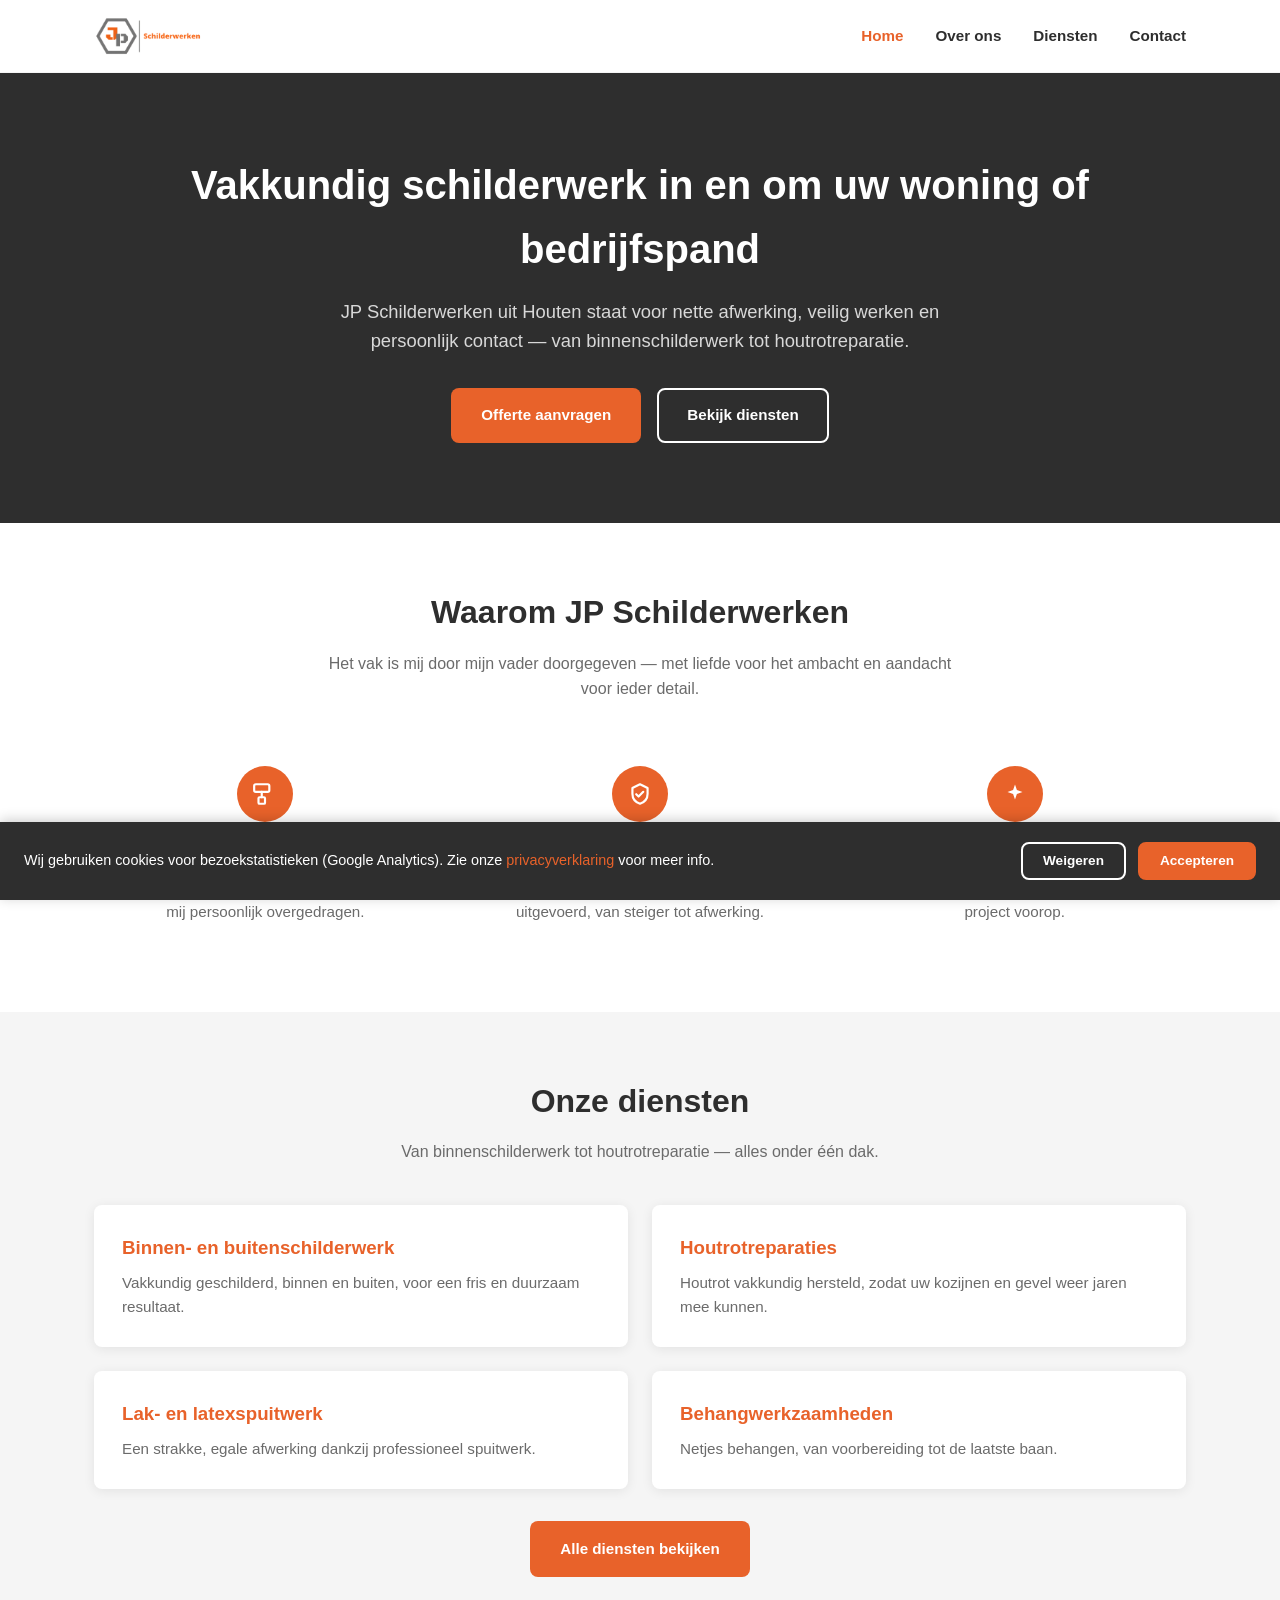
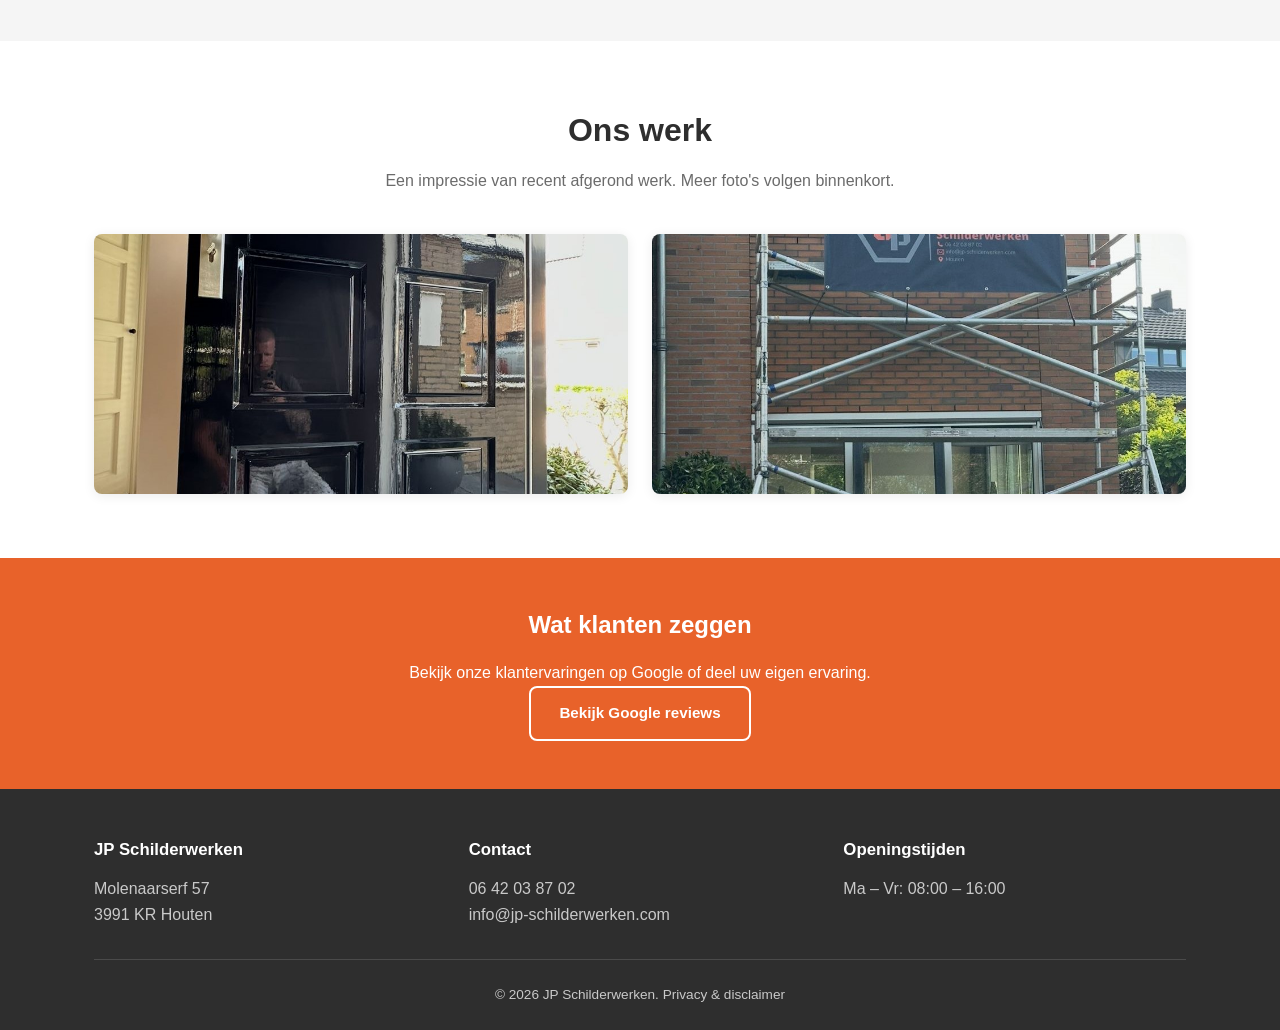
==== index.html @ 78656c9a "Address final review findings: aria-hidden on decorative icons, dedupe CSS Final whole-branch review" ====
<!DOCTYPE html>
<html lang="nl">
<head>
  <meta charset="UTF-8">
  <meta name="viewport" content="width=device-width, initial-scale=1.0">
  <title>JP Schilderwerken | Schilderwerk in en om uw woning of bedrijfspand</title>
  <meta name="description" content="JP Schilderwerken uit Houten: binnen- en buitenschilderwerk, houtrotreparaties, lak- en latexspuitwerk en behangwerkzaamheden. Vraag vrijblijvend een offerte aan.">
  <link rel="stylesheet" href="css/styles.css">
  <link rel="icon" type="image/png" href="assets/images/favicon.png">
</head>
<body>
  <header class="site-header">
    <div class="container">
      <a href="index.html" class="logo-link">
        <img src="assets/images/logo.png" alt="JP Schilderwerken logo">
      </a>
      <button class="nav-toggle" id="nav-toggle" aria-label="Menu openen" aria-expanded="false">&#9776;</button>
      <ul class="nav" id="nav">
        <li><a href="index.html" aria-current="page">Home</a></li>
        <li><a href="over-ons.html">Over ons</a></li>
        <li><a href="diensten.html">Diensten</a></li>
        <li><a href="contact.html">Contact</a></li>
      </ul>
    </div>
  </header>

  <section class="hero">
    <div class="container">
      <h1>Vakkundig schilderwerk in en om uw woning of bedrijfspand</h1>
      <p>JP Schilderwerken uit Houten staat voor nette afwerking, veilig werken en persoonlijk contact &mdash; van binnenschilderwerk tot houtrotreparatie.</p>
      <div class="hero-actions">
        <a href="contact.html" class="btn btn-primary">Offerte aanvragen</a>
        <a href="diensten.html" class="btn btn-outline">Bekijk diensten</a>
      </div>
    </div>
  </section>

  <section class="section">
    <div class="container">
      <h2>Waarom JP Schilderwerken</h2>
      <p class="section-intro">Het vak is mij door mijn vader doorgegeven &mdash; met liefde voor het ambacht en aandacht voor ieder detail.</p>
      <div class="usp-grid">
        <div class="usp-card">
          <div class="usp-icon"><svg width="26" height="26" viewBox="0 0 24 24" fill="none" stroke="white" stroke-width="2" stroke-linecap="round" stroke-linejoin="round" aria-hidden="true"><rect x="2" y="3" width="14" height="7" rx="1.5"/><line x1="9" y1="10" x2="9" y2="15"/><rect x="6" y="15" width="6" height="6" rx="1"/></svg></div>
          <h3>Vakmanschap van vader op zoon</h3>
          <p>Het schildersvak, inclusief alle finesses, is mij persoonlijk overgedragen.</p>
        </div>
        <div class="usp-card">
          <div class="usp-icon"><svg width="26" height="26" viewBox="0 0 24 24" fill="none" stroke="white" stroke-width="2" stroke-linecap="round" stroke-linejoin="round" aria-hidden="true"><path d="M12 3l7 3.5v5.2c0 4.4-3 7.9-7 9.3-4-1.4-7-4.9-7-9.3V6.5L12 3z"/><path d="M8.5 12.2l2.2 2.2 4.3-4.4"/></svg></div>
          <h3>Veilig werken</h3>
          <p>Elk project wordt veilig en zorgvuldig uitgevoerd, van steiger tot afwerking.</p>
        </div>
        <div class="usp-card">
          <div class="usp-icon"><svg width="24" height="24" viewBox="0 0 24 24" fill="white" aria-hidden="true"><path d="M12 2.5l1.9 5.6 5.6 1.9-5.6 1.9L12 17.5l-1.9-5.6-5.6-1.9 5.6-1.9L12 2.5z"/></svg></div>
          <h3>Nette afwerking</h3>
          <p>Een strak en net eindresultaat staat bij elk project voorop.</p>
        </div>
      </div>
    </div>
  </section>

  <section class="section section-alt">
    <div class="container">
      <h2>Onze diensten</h2>
      <p class="section-intro">Van binnenschilderwerk tot houtrotreparatie &mdash; alles onder één dak.</p>
      <div class="card-grid">
        <div class="card">
          <h3>Binnen- en buitenschilderwerk</h3>
          <p>Vakkundig geschilderd, binnen en buiten, voor een fris en duurzaam resultaat.</p>
        </div>
        <div class="card">
          <h3>Houtrotreparaties</h3>
          <p>Houtrot vakkundig hersteld, zodat uw kozijnen en gevel weer jaren mee kunnen.</p>
        </div>
        <div class="card">
          <h3>Lak- en latexspuitwerk</h3>
          <p>Een strakke, egale afwerking dankzij professioneel spuitwerk.</p>
        </div>
        <div class="card">
          <h3>Behangwerkzaamheden</h3>
          <p>Netjes behangen, van voorbereiding tot de laatste baan.</p>
        </div>
      </div>
      <div style="text-align:center; margin-top:2rem;">
        <a href="diensten.html" class="btn btn-primary">Alle diensten bekijken</a>
      </div>
    </div>
  </section>

  <section class="section">
    <div class="container">
      <h2>Ons werk</h2>
      <p class="section-intro">Een impressie van recent afgerond werk. Meer foto's volgen binnenkort.</p>
      <div class="card-grid">
        <img src="assets/images/werk-deur.jpg" alt="Glanzend zwart geschilderde voordeur, afgerond project JP Schilderwerken" class="work-photo">
        <img src="assets/images/werk-spandoek.jpg" alt="JP Schilderwerken aan het werk op de steiger" class="work-photo">
      </div>
    </div>
  </section>

  <section class="review-cta">
    <div class="container">
      <h2>Wat klanten zeggen</h2>
      <p>Bekijk onze klantervaringen op Google of deel uw eigen ervaring.</p>
      <a href="https://g.page/r/Cd4bdeo8upZgEBM/review" class="btn btn-outline" target="_blank" rel="noopener">Bekijk Google reviews</a>
    </div>
  </section>

  <footer class="footer">
    <div class="container">
      <div class="footer-grid">
        <div>
          <h3>JP Schilderwerken</h3>
          <p>Molenaarserf 57<br>3991 KR Houten</p>
        </div>
        <div>
          <h3>Contact</h3>
          <p><a href="tel:+31642038702">06 42 03 87 02</a><br>
          <a href="mailto:info@jp-schilderwerken.com">info@jp-schilderwerken.com</a></p>
        </div>
        <div>
          <h3>Openingstijden</h3>
          <p>Ma &ndash; Vr: 08:00 &ndash; 16:00</p>
        </div>
      </div>
      <div class="footer-bottom">
        &copy; 2026 JP Schilderwerken. <a href="privacy.html">Privacy &amp; disclaimer</a>
      </div>
    </div>
  </footer>

  <div class="cookie-banner hidden" id="cookie-banner">
    <p>Wij gebruiken cookies voor bezoekstatistieken (Google Analytics). Zie onze <a href="privacy.html">privacyverklaring</a> voor meer info.</p>
    <div class="cookie-actions">
      <button id="cookie-decline">Weigeren</button>
      <button id="cookie-accept">Accepteren</button>
    </div>
  </div>

  <script src="js/main.js"></script>
</body>
</html>
---- css/styles.css ----
:root {
  --color-primary: #E8622A;
  --color-primary-dark: #C94E1D;
  --color-dark: #2E2E2E;
  --color-gray: #6B6B6B;
  --color-light-gray: #F5F5F5;
  --color-white: #FFFFFF;
  --font-family: -apple-system, BlinkMacSystemFont, "Segoe UI", Roboto, Helvetica, Arial, sans-serif;
  --container-width: 1140px;
  --radius: 8px;
  --shadow: 0 2px 12px rgba(0, 0, 0, 0.08);
}

* {
  box-sizing: border-box;
  margin: 0;
  padding: 0;
}

body {
  font-family: var(--font-family);
  color: var(--color-dark);
  line-height: 1.6;
  background: var(--color-white);
}

img {
  max-width: 100%;
  display: block;
}

a {
  color: var(--color-primary);
  text-decoration: none;
}

a:hover {
  text-decoration: underline;
}

.container {
  max-width: var(--container-width);
  margin: 0 auto;
  padding: 0 1.5rem;
}

/* Header / nav */
.site-header {
  background: var(--color-white);
  border-bottom: 1px solid var(--color-light-gray);
  position: sticky;
  top: 0;
  z-index: 100;
}

.site-header .container {
  display: flex;
  align-items: center;
  justify-content: space-between;
  height: 72px;
}

.logo-link {
  display: flex;
  align-items: center;
  gap: 0.5rem;
}

.logo-link img {
  height: 40px;
  width: auto;
}

.logo-link:hover {
  text-decoration: none;
}

.nav {
  display: flex;
  gap: 2rem;
  list-style: none;
}

.nav a {
  color: var(--color-dark);
  font-weight: 600;
  font-size: 0.95rem;
}

.nav a:hover,
.nav a[aria-current="page"] {
  color: var(--color-primary);
  text-decoration: none;
}

.nav-toggle {
  display: none;
  background: none;
  border: none;
  font-size: 1.75rem;
  cursor: pointer;
  color: var(--color-dark);
}

/* Buttons */
.btn {
  display: inline-block;
  padding: 0.85rem 1.75rem;
  border-radius: var(--radius);
  font-weight: 700;
  font-size: 0.95rem;
  cursor: pointer;
  border: 2px solid transparent;
  text-decoration: none !important;
}

.btn-primary {
  background: var(--color-primary);
  color: var(--color-white);
}

.btn-primary:hover {
  background: var(--color-primary-dark);
}

.btn-outline {
  background: transparent;
  border-color: var(--color-white);
  color: var(--color-white);
}

.btn-outline:hover {
  background: var(--color-white);
  color: var(--color-dark);
}

/* Hero */
.hero {
  background: var(--color-dark);
  color: var(--color-white);
  padding: 5rem 0;
  text-align: center;
}

.hero h1 {
  font-size: 2.5rem;
  margin-bottom: 1rem;
}

.hero p {
  font-size: 1.15rem;
  color: #D8D8D8;
  max-width: 640px;
  margin: 0 auto 2rem;
}

.hero-actions {
  display: flex;
  gap: 1rem;
  justify-content: center;
  flex-wrap: wrap;
}

/* Sections */
.section {
  padding: 4rem 0;
}

.section-alt {
  background: var(--color-light-gray);
}

.section h2 {
  font-size: 2rem;
  margin-bottom: 0.75rem;
  text-align: center;
}

.section-intro {
  text-align: center;
  color: var(--color-gray);
  max-width: 640px;
  margin: 0 auto 2.5rem;
}

/* USP grid */
.usp-grid {
  display: grid;
  grid-template-columns: repeat(3, 1fr);
  gap: 2rem;
}

.usp-card {
  text-align: center;
  padding: 1.5rem;
}

.usp-card .usp-icon {
  width: 56px;
  height: 56px;
  border-radius: 50%;
  background: var(--color-primary);
  color: var(--color-white);
  display: flex;
  align-items: center;
  justify-content: center;
  font-size: 1.5rem;
  font-weight: 700;
  margin: 0 auto 1rem;
}

.usp-card h3 {
  margin-bottom: 0.5rem;
  font-size: 1.15rem;
}

.usp-card p {
  color: var(--color-gray);
  font-size: 0.95rem;
}

/* Cards (diensten teaser / diensten page) */
.card-grid {
  display: grid;
  grid-template-columns: repeat(2, 1fr);
  gap: 1.5rem;
}

.card {
  background: var(--color-white);
  border-radius: var(--radius);
  box-shadow: var(--shadow);
  padding: 1.75rem;
}

.card h3 {
  margin-bottom: 0.5rem;
  color: var(--color-primary);
}

.card p {
  color: var(--color-gray);
  font-size: 0.95rem;
}

/* Placeholder photo blocks (real photos pending from client) */
.placeholder-photo {
  background: linear-gradient(135deg, var(--color-light-gray) 0%, #E3E3E3 100%);
  border: 2px dashed #C9C9C9;
  border-radius: var(--radius);
  display: flex;
  align-items: center;
  justify-content: center;
  color: var(--color-gray);
  font-size: 0.9rem;
  font-weight: 600;
  min-height: 260px;
  text-align: center;
  padding: 1rem;
}

.work-photo {
  width: 100%;
  height: 260px;
  object-fit: cover;
  border-radius: var(--radius);
  box-shadow: var(--shadow);
}

/* Review CTA */
.review-cta {
  background: var(--color-primary);
  color: var(--color-white);
  text-align: center;
  padding: 3rem 0;
}

.review-cta h2 {
  margin-bottom: 1rem;
}

/* Footer */
.footer {
  background: var(--color-dark);
  color: #C9C9C9;
  padding: 3rem 0 1.5rem;
}

.footer-grid {
  display: grid;
  grid-template-columns: repeat(3, 1fr);
  gap: 2rem;
  margin-bottom: 2rem;
}

.footer h3 {
  color: var(--color-white);
  font-size: 1.05rem;
  margin-bottom: 0.75rem;
}

.footer a {
  color: #C9C9C9;
}

.footer-bottom {
  border-top: 1px solid #4A4A4A;
  padding-top: 1.5rem;
  text-align: center;
  font-size: 0.85rem;
}

/* Cookie consent banner */
.cookie-banner {
  position: fixed;
  bottom: 0;
  left: 0;
  right: 0;
  background: var(--color-dark);
  color: var(--color-white);
  padding: 1.25rem 1.5rem;
  display: flex;
  flex-wrap: wrap;
  align-items: center;
  justify-content: space-between;
  gap: 1rem;
  z-index: 1000;
  box-shadow: 0 -2px 12px rgba(0, 0, 0, 0.2);
}

.cookie-banner p {
  flex: 1;
  min-width: 240px;
  font-size: 0.9rem;
}

.cookie-banner p a {
  color: var(--color-primary);
}

.cookie-actions {
  display: flex;
  gap: 0.75rem;
}

.cookie-actions button {
  border-radius: var(--radius);
  padding: 0.6rem 1.25rem;
  font-weight: 700;
  font-size: 0.85rem;
  cursor: pointer;
  border: 2px solid var(--color-white);
}

#cookie-accept {
  background: var(--color-primary);
  border-color: var(--color-primary);
  color: var(--color-white);
}

#cookie-decline {
  background: transparent;
  color: var(--color-white);
}

.hidden {
  display: none !important;
}

/* Responsive */
@media (max-width: 800px) {
  .nav {
    position: absolute;
    top: 72px;
    left: 0;
    right: 0;
    background: var(--color-white);
    flex-direction: column;
    gap: 0;
    border-bottom: 1px solid var(--color-light-gray);
    display: none;
  }

  .nav.nav-open {
    display: flex;
  }

  .nav li {
    border-top: 1px solid var(--color-light-gray);
  }

  .nav a {
    display: block;
    padding: 1rem 1.5rem;
  }

  .nav-toggle {
    display: block;
  }

  .usp-grid,
  .card-grid,
  .footer-grid {
    grid-template-columns: 1fr;
  }

  .hero h1 {
    font-size: 1.85rem;
  }
}
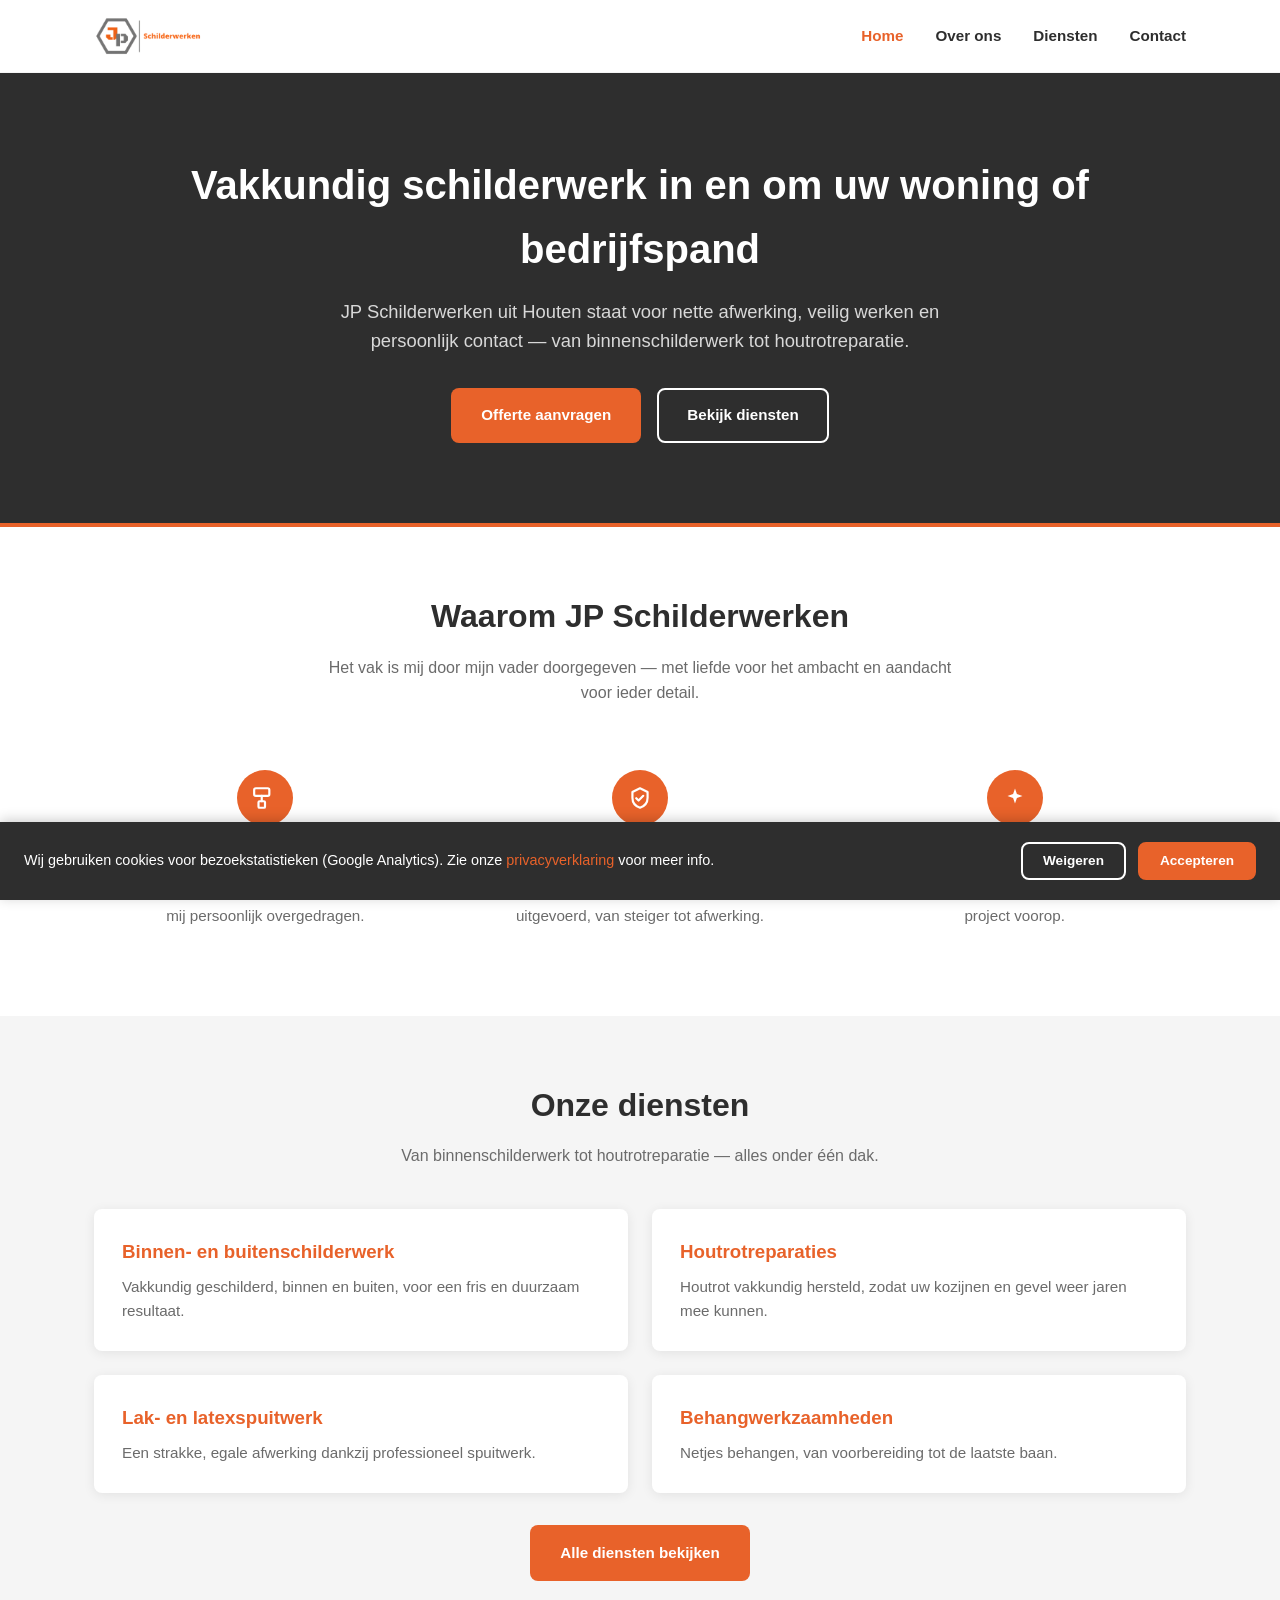
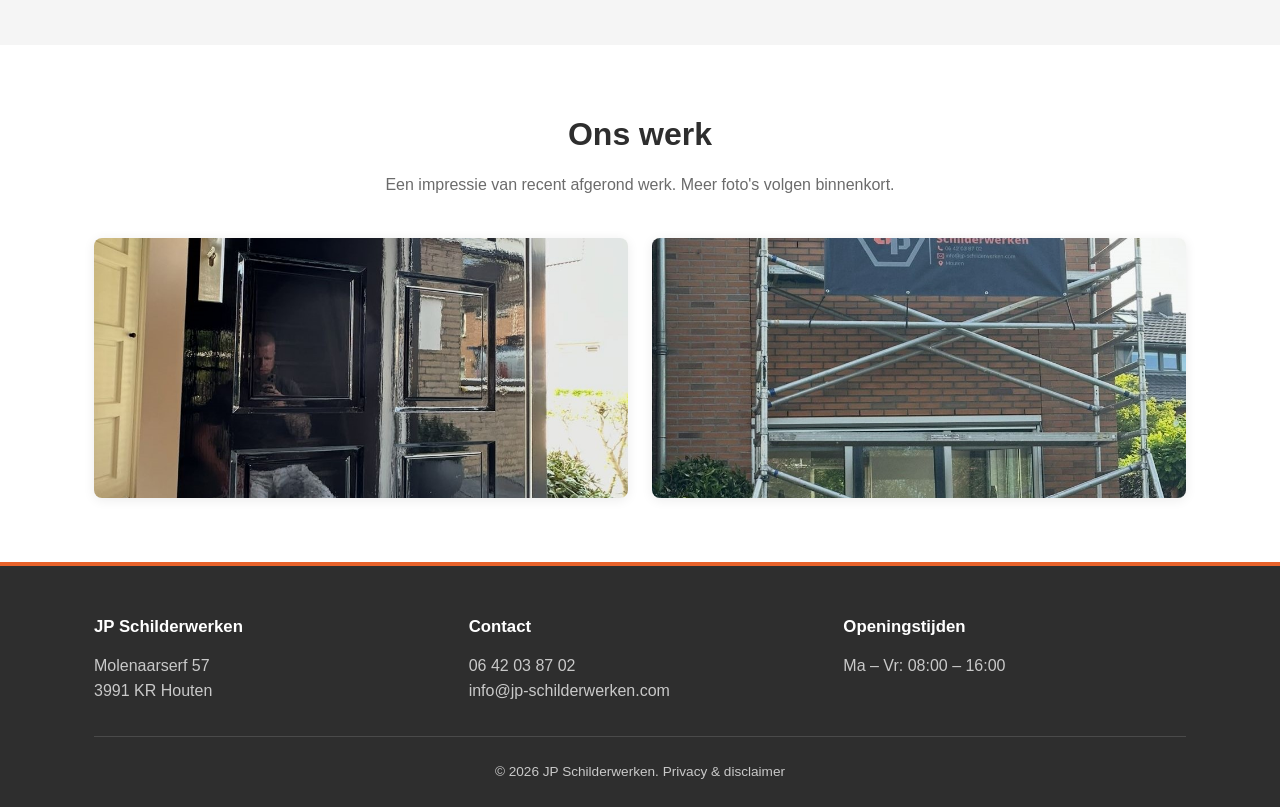
==== commit d7ef1b86: "Reduce heavy dark hero/footer blocks, remove Google review link Client feedback: dark hero bars on e" ====
--- a/index.html
+++ b/index.html
@@ -98,14 +98,6 @@
     </div>
   </section>
 
-  <section class="review-cta">
-    <div class="container">
-      <h2>Wat klanten zeggen</h2>
-      <p>Bekijk onze klantervaringen op Google of deel uw eigen ervaring.</p>
-      <a href="https://g.page/r/Cd4bdeo8upZgEBM/review" class="btn btn-outline" target="_blank" rel="noopener">Bekijk Google reviews</a>
-    </div>
-  </section>
-
   <footer class="footer">
     <div class="container">
       <div class="footer-grid">
--- a/css/styles.css
+++ b/css/styles.css
@@ -140,6 +140,11 @@
   color: var(--color-white);
   padding: 5rem 0;
   text-align: center;
+  border-bottom: 4px solid var(--color-primary);
+}
+
+.hero-compact {
+  padding: 2.75rem 0;
 }
 
 .hero h1 {
@@ -284,6 +289,7 @@
   background: var(--color-dark);
   color: #C9C9C9;
   padding: 3rem 0 1.5rem;
+  border-top: 4px solid var(--color-primary);
 }
 
 .footer-grid {
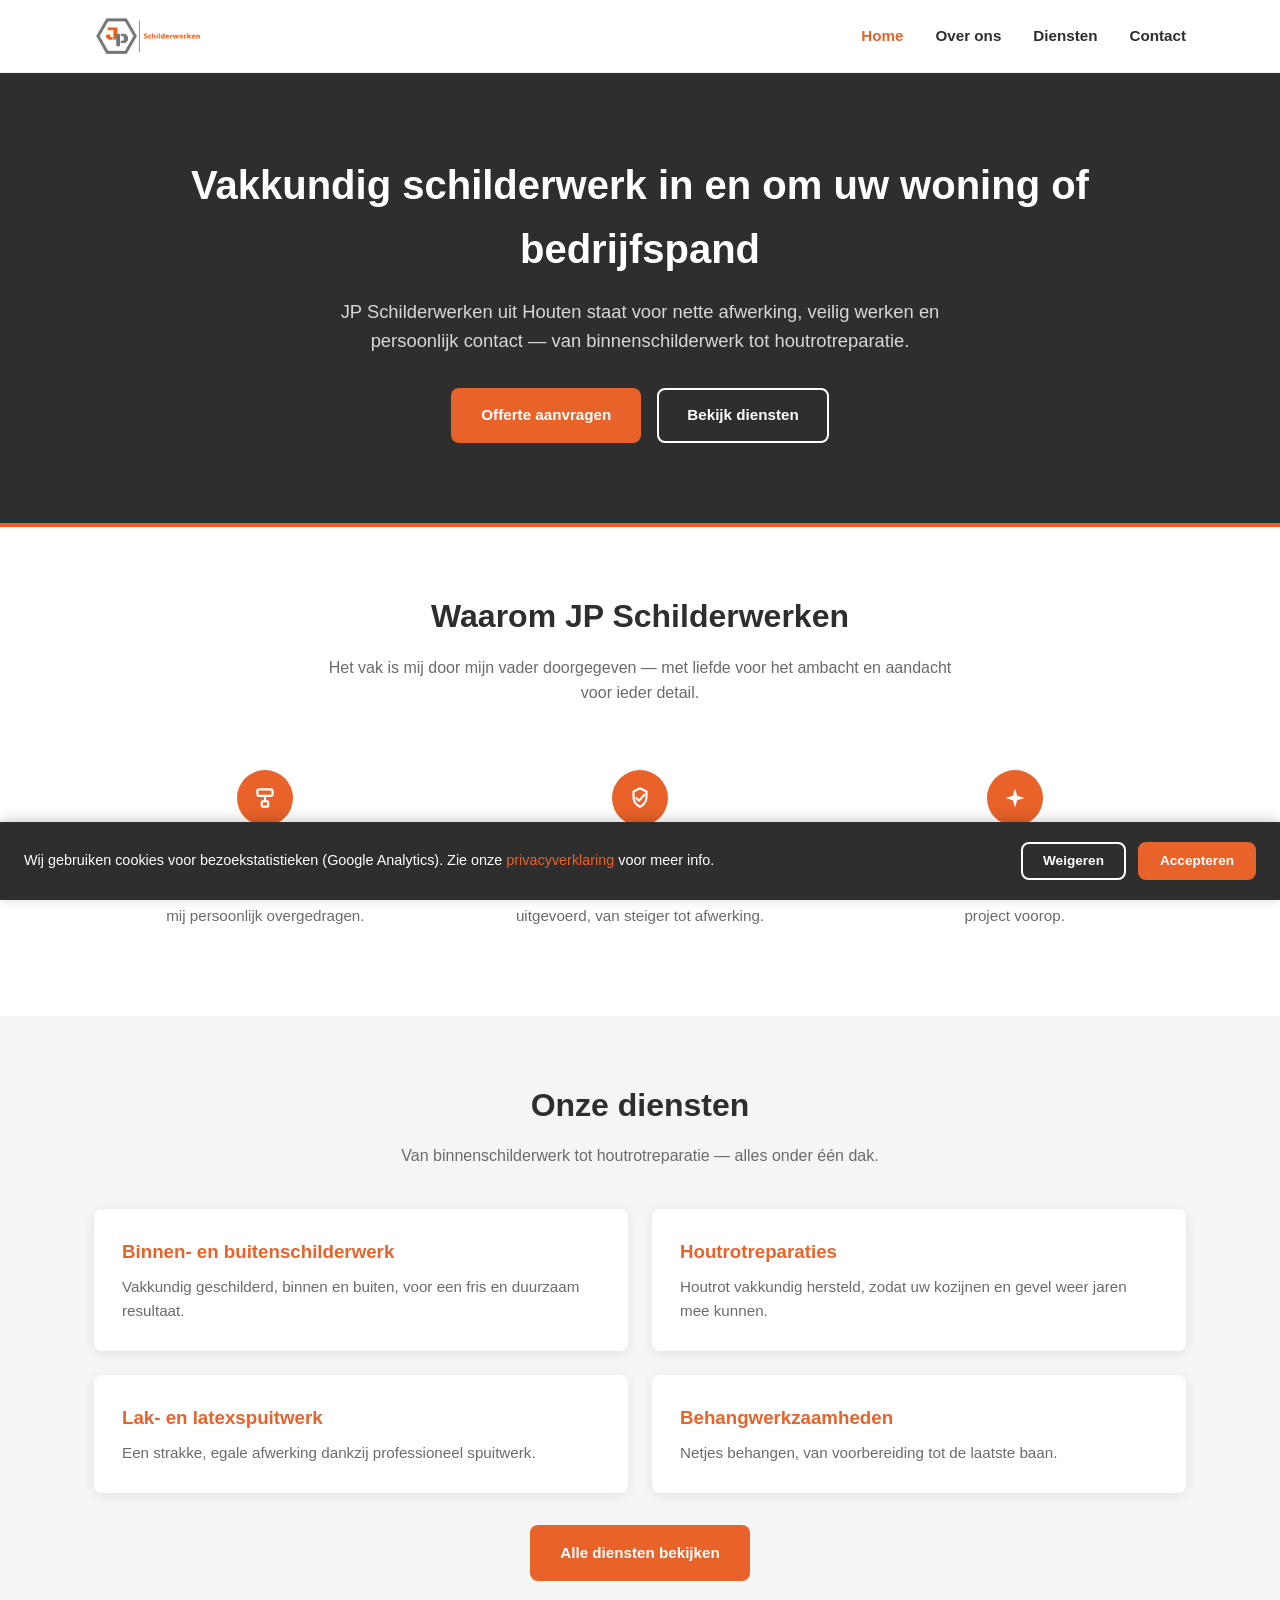
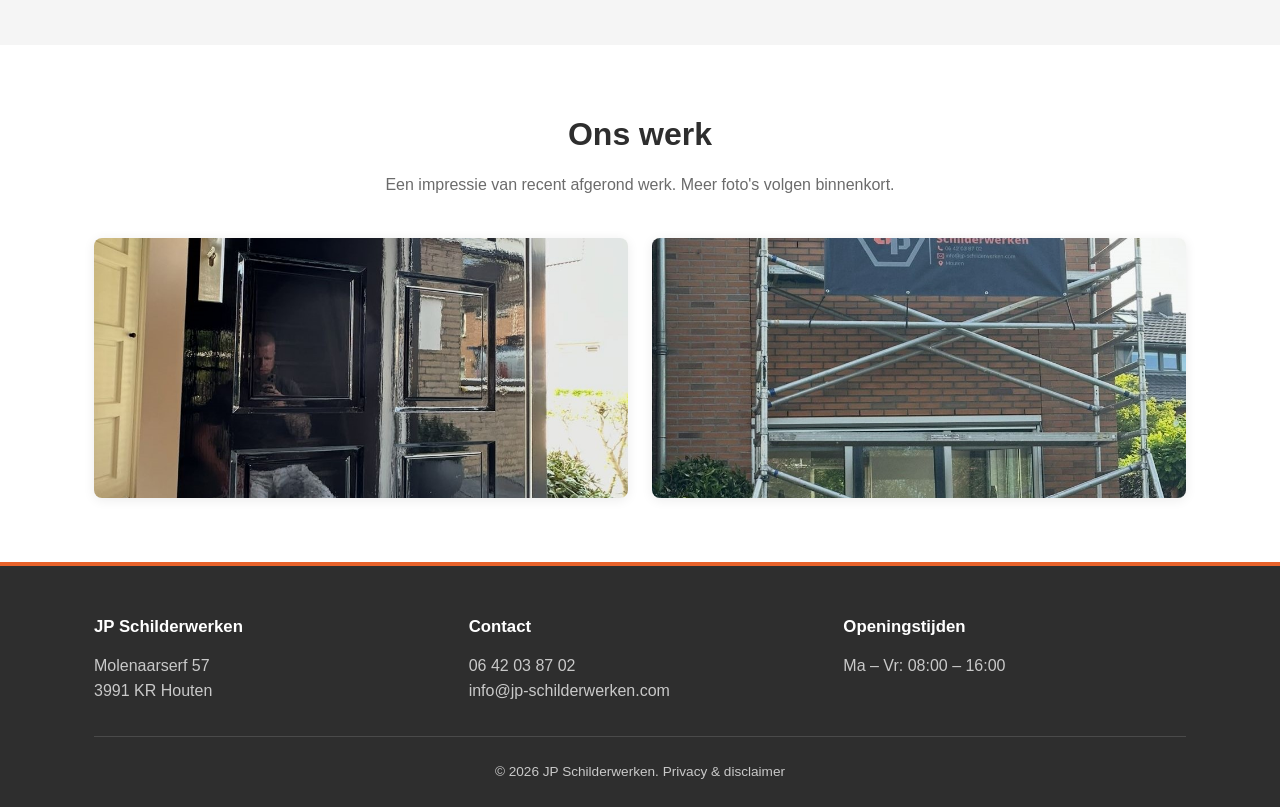
==== commit 478febf8: "Center the USP icon SVGs properly within their circles The paint roller and shield icon paths weren'" ====
--- a/index.html
+++ b/index.html
@@ -41,17 +41,17 @@
       <p class="section-intro">Het vak is mij door mijn vader doorgegeven &mdash; met liefde voor het ambacht en aandacht voor ieder detail.</p>
       <div class="usp-grid">
         <div class="usp-card">
-          <div class="usp-icon"><svg width="26" height="26" viewBox="0 0 24 24" fill="none" stroke="white" stroke-width="2" stroke-linecap="round" stroke-linejoin="round" aria-hidden="true"><rect x="2" y="3" width="14" height="7" rx="1.5"/><line x1="9" y1="10" x2="9" y2="15"/><rect x="6" y="15" width="6" height="6" rx="1"/></svg></div>
+          <div class="usp-icon"><svg width="26" height="26" viewBox="0 0 24 24" fill="none" stroke="white" stroke-width="2" stroke-linecap="round" stroke-linejoin="round" aria-hidden="true"><rect x="5" y="4" width="14" height="6" rx="1.5"/><line x1="12" y1="10" x2="12" y2="15"/><rect x="9" y="15" width="6" height="5" rx="1"/></svg></div>
           <h3>Vakmanschap van vader op zoon</h3>
           <p>Het schildersvak, inclusief alle finesses, is mij persoonlijk overgedragen.</p>
         </div>
         <div class="usp-card">
-          <div class="usp-icon"><svg width="26" height="26" viewBox="0 0 24 24" fill="none" stroke="white" stroke-width="2" stroke-linecap="round" stroke-linejoin="round" aria-hidden="true"><path d="M12 3l7 3.5v5.2c0 4.4-3 7.9-7 9.3-4-1.4-7-4.9-7-9.3V6.5L12 3z"/><path d="M8.5 12.2l2.2 2.2 4.3-4.4"/></svg></div>
+          <div class="usp-icon"><svg width="26" height="26" viewBox="0 0 24 24" fill="none" stroke="white" stroke-width="2" stroke-linecap="round" stroke-linejoin="round" aria-hidden="true"><path d="M12 3l6 3v5c0 4.5-3 7.5-6 9-3-1.5-6-4.5-6-9V6l6-3z"/><path d="M8.5 12l2.5 2.5 5-5.5"/></svg></div>
           <h3>Veilig werken</h3>
           <p>Elk project wordt veilig en zorgvuldig uitgevoerd, van steiger tot afwerking.</p>
         </div>
         <div class="usp-card">
-          <div class="usp-icon"><svg width="24" height="24" viewBox="0 0 24 24" fill="white" aria-hidden="true"><path d="M12 2.5l1.9 5.6 5.6 1.9-5.6 1.9L12 17.5l-1.9-5.6-5.6-1.9 5.6-1.9L12 2.5z"/></svg></div>
+          <div class="usp-icon"><svg width="24" height="24" viewBox="0 0 24 24" fill="white" aria-hidden="true"><path d="M12 2.5l2.2 7.3 7.3 2.2-7.3 2.2L12 21.5l-2.2-7.3-7.3-2.2 7.3-2.2L12 2.5z"/></svg></div>
           <h3>Nette afwerking</h3>
           <p>Een strak en net eindresultaat staat bij elk project voorop.</p>
         </div>
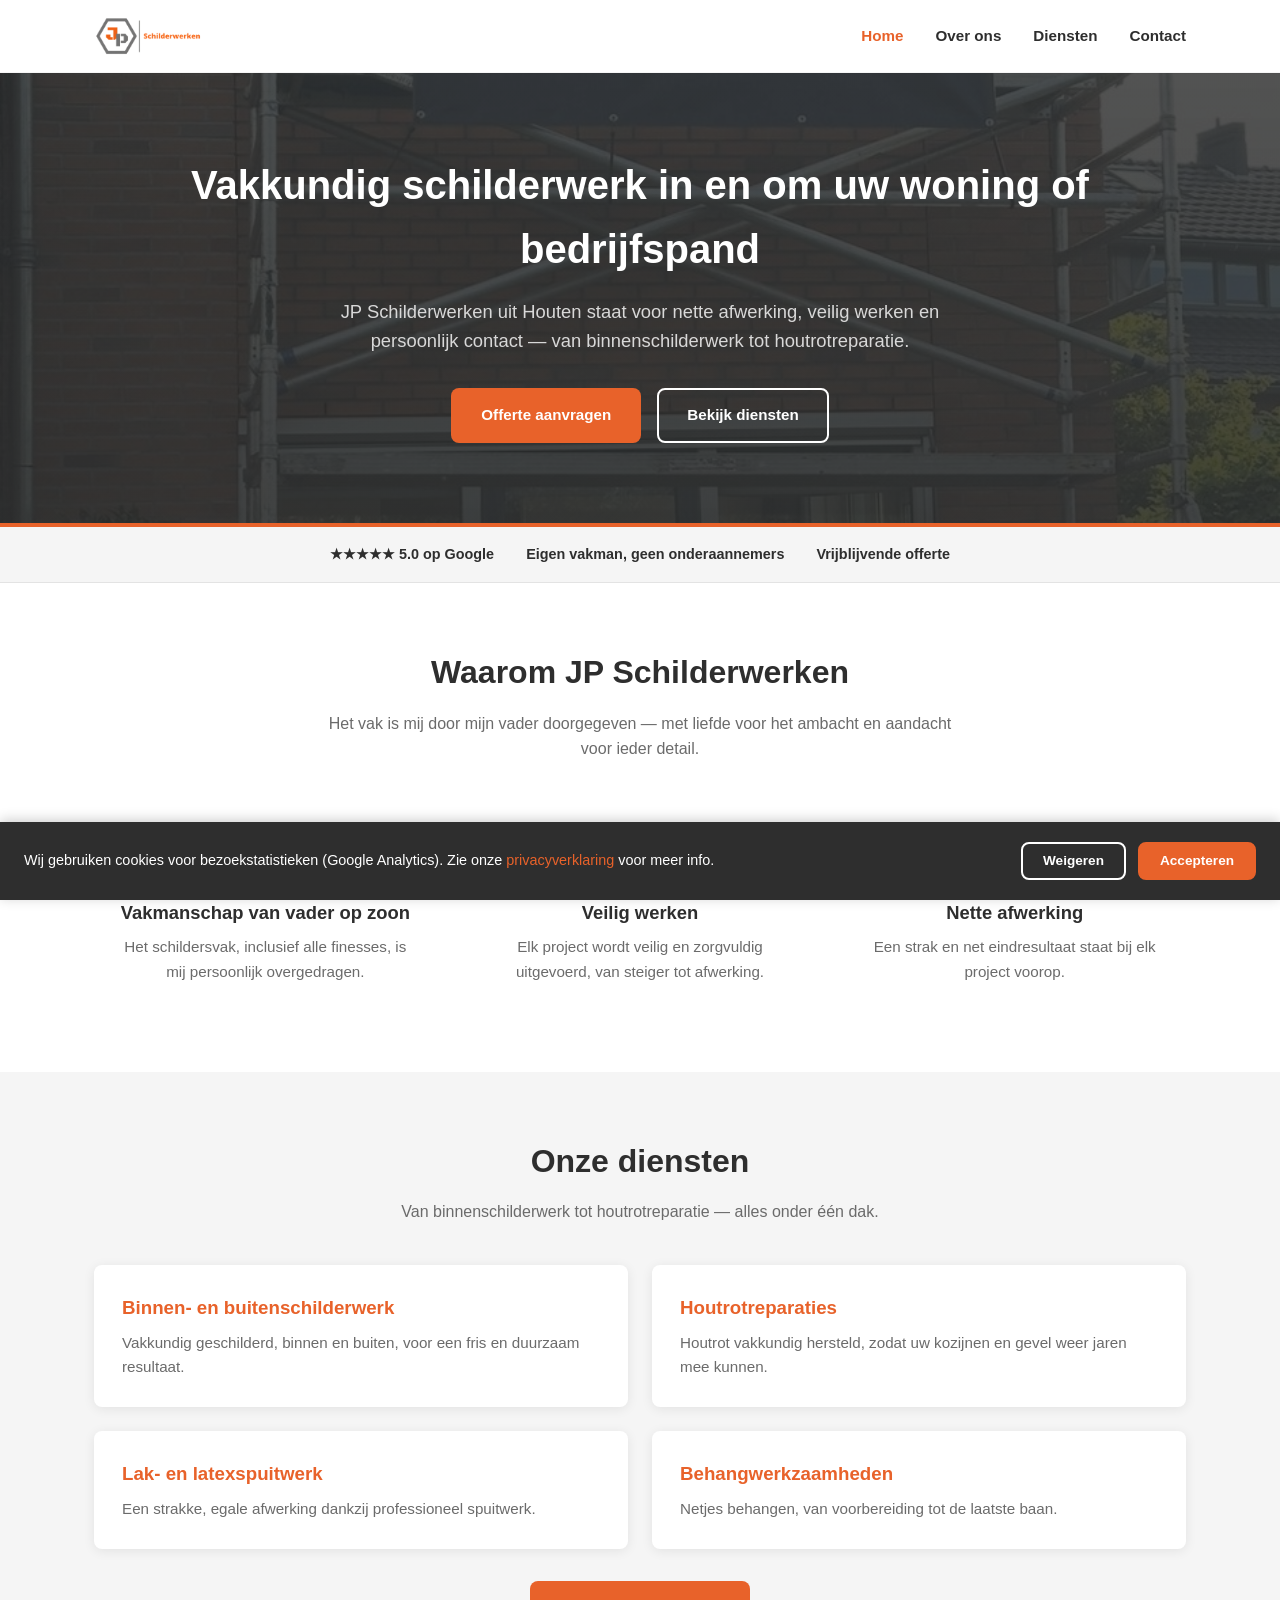
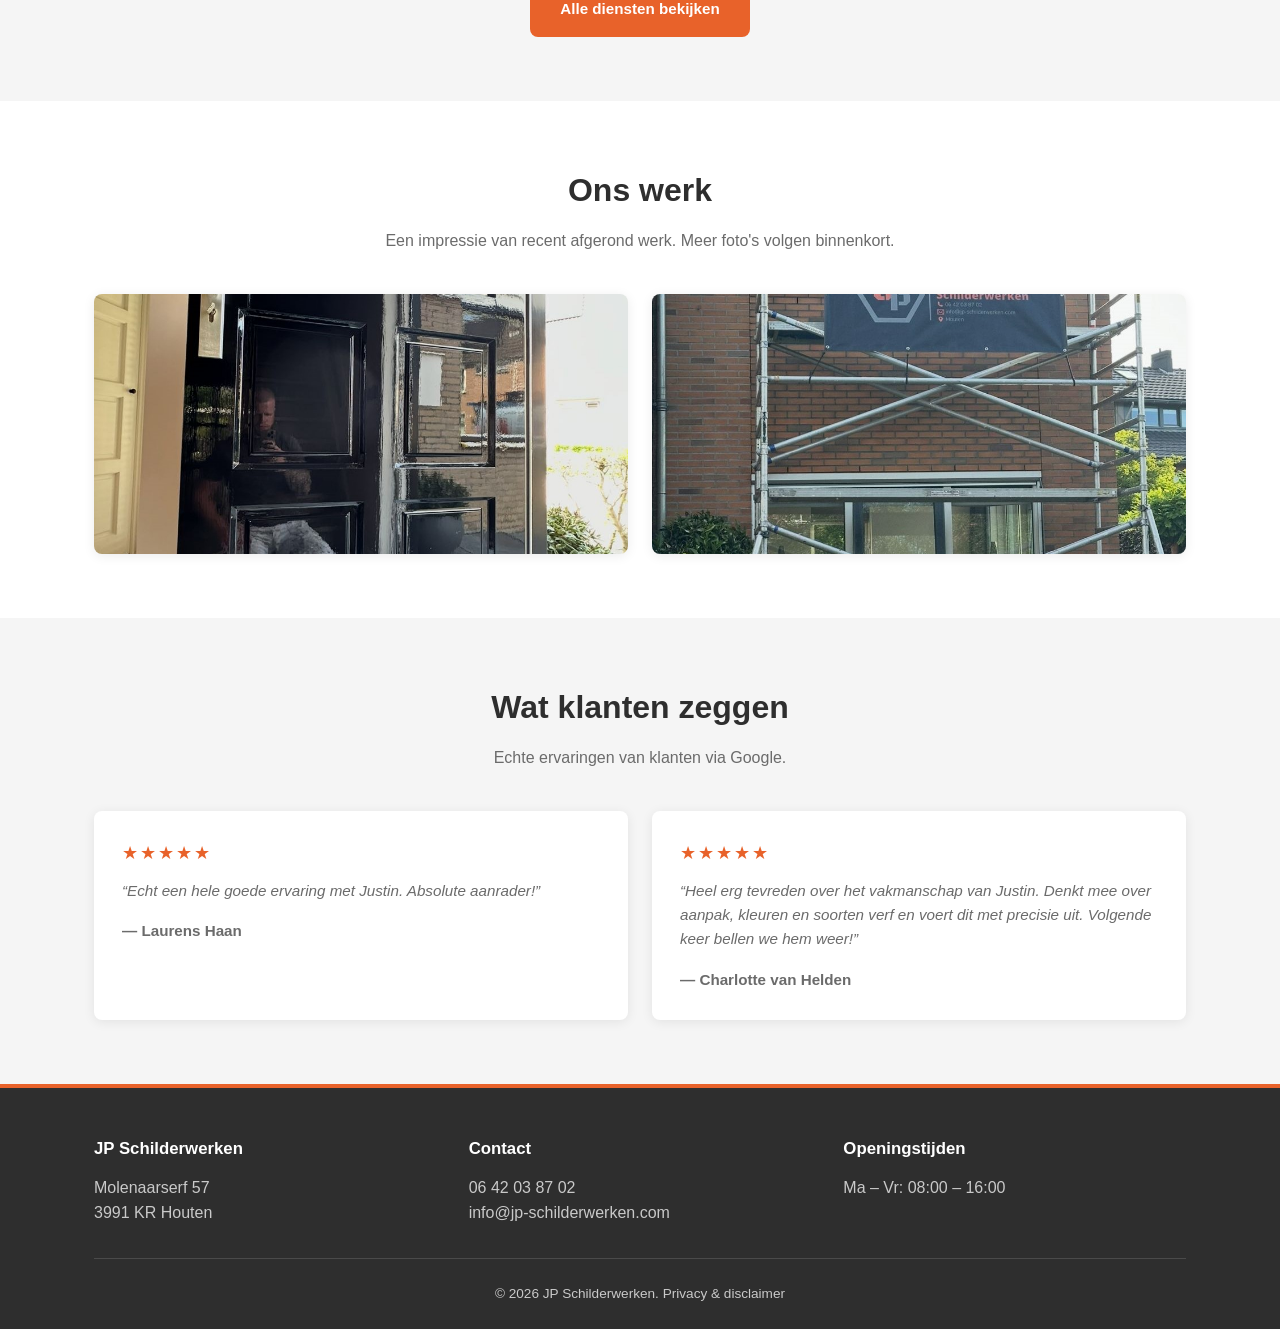
==== commit 03f5a545: "Add real testimonials, Werkgebied map, hero photo, and trust bar - Home: replaced the removed Google" ====
--- a/index.html
+++ b/index.html
@@ -24,7 +24,7 @@
     </div>
   </header>
 
-  <section class="hero">
+  <section class="hero hero-photo">
     <div class="container">
       <h1>Vakkundig schilderwerk in en om uw woning of bedrijfspand</h1>
       <p>JP Schilderwerken uit Houten staat voor nette afwerking, veilig werken en persoonlijk contact &mdash; van binnenschilderwerk tot houtrotreparatie.</p>
@@ -34,6 +34,14 @@
       </div>
     </div>
   </section>
+
+  <div class="trust-bar">
+    <div class="container trust-bar-inner">
+      <span class="trust-item">&#9733;&#9733;&#9733;&#9733;&#9733; 5.0 op Google</span>
+      <span class="trust-item">Eigen vakman, geen onderaannemers</span>
+      <span class="trust-item">Vrijblijvende offerte</span>
+    </div>
+  </div>
 
   <section class="section">
     <div class="container">
@@ -98,6 +106,25 @@
     </div>
   </section>
 
+  <section class="section section-alt">
+    <div class="container">
+      <h2>Wat klanten zeggen</h2>
+      <p class="section-intro">Echte ervaringen van klanten via Google.</p>
+      <div class="card-grid">
+        <div class="card testimonial-card">
+          <div class="testimonial-stars">&#9733;&#9733;&#9733;&#9733;&#9733;</div>
+          <p class="testimonial-text">&ldquo;Echt een hele goede ervaring met Justin. Absolute aanrader!&rdquo;</p>
+          <p class="testimonial-author">&mdash; Laurens Haan</p>
+        </div>
+        <div class="card testimonial-card">
+          <div class="testimonial-stars">&#9733;&#9733;&#9733;&#9733;&#9733;</div>
+          <p class="testimonial-text">&ldquo;Heel erg tevreden over het vakmanschap van Justin. Denkt mee over aanpak, kleuren en soorten verf en voert dit met precisie uit. Volgende keer bellen we hem weer!&rdquo;</p>
+          <p class="testimonial-author">&mdash; Charlotte van Helden</p>
+        </div>
+      </div>
+    </div>
+  </section>
+
   <footer class="footer">
     <div class="container">
       <div class="footer-grid">
--- a/css/styles.css
+++ b/css/styles.css
@@ -147,6 +147,34 @@
   padding: 2.75rem 0;
 }
 
+.hero-photo {
+  background:
+    linear-gradient(rgba(46, 46, 46, 0.82), rgba(46, 46, 46, 0.88)),
+    url('../assets/images/werk-spandoek.jpg');
+  background-size: cover;
+  background-position: center;
+}
+
+.trust-bar {
+  background: var(--color-light-gray);
+  padding: 1rem 0;
+  border-bottom: 1px solid #E3E3E3;
+}
+
+.trust-bar-inner {
+  display: flex;
+  justify-content: center;
+  flex-wrap: wrap;
+  gap: 0.75rem 2rem;
+  text-align: center;
+}
+
+.trust-item {
+  font-size: 0.9rem;
+  font-weight: 600;
+  color: var(--color-dark);
+}
+
 .hero h1 {
   font-size: 2.5rem;
   margin-bottom: 1rem;
@@ -246,6 +274,38 @@
 .card p {
   color: var(--color-gray);
   font-size: 0.95rem;
+}
+
+.testimonial-stars {
+  color: var(--color-primary);
+  font-size: 1.1rem;
+  letter-spacing: 2px;
+  margin-bottom: 0.75rem;
+}
+
+.testimonial-text {
+  color: var(--color-dark);
+  font-style: italic;
+  margin-bottom: 1rem;
+}
+
+.testimonial-author {
+  color: var(--color-gray);
+  font-weight: 700;
+  font-size: 0.9rem;
+}
+
+.map-embed {
+  border-radius: var(--radius);
+  overflow: hidden;
+  box-shadow: var(--shadow);
+}
+
+.map-embed iframe {
+  display: block;
+  width: 100%;
+  height: 400px;
+  border: 0;
 }
 
 /* Placeholder photo blocks (real photos pending from client) */
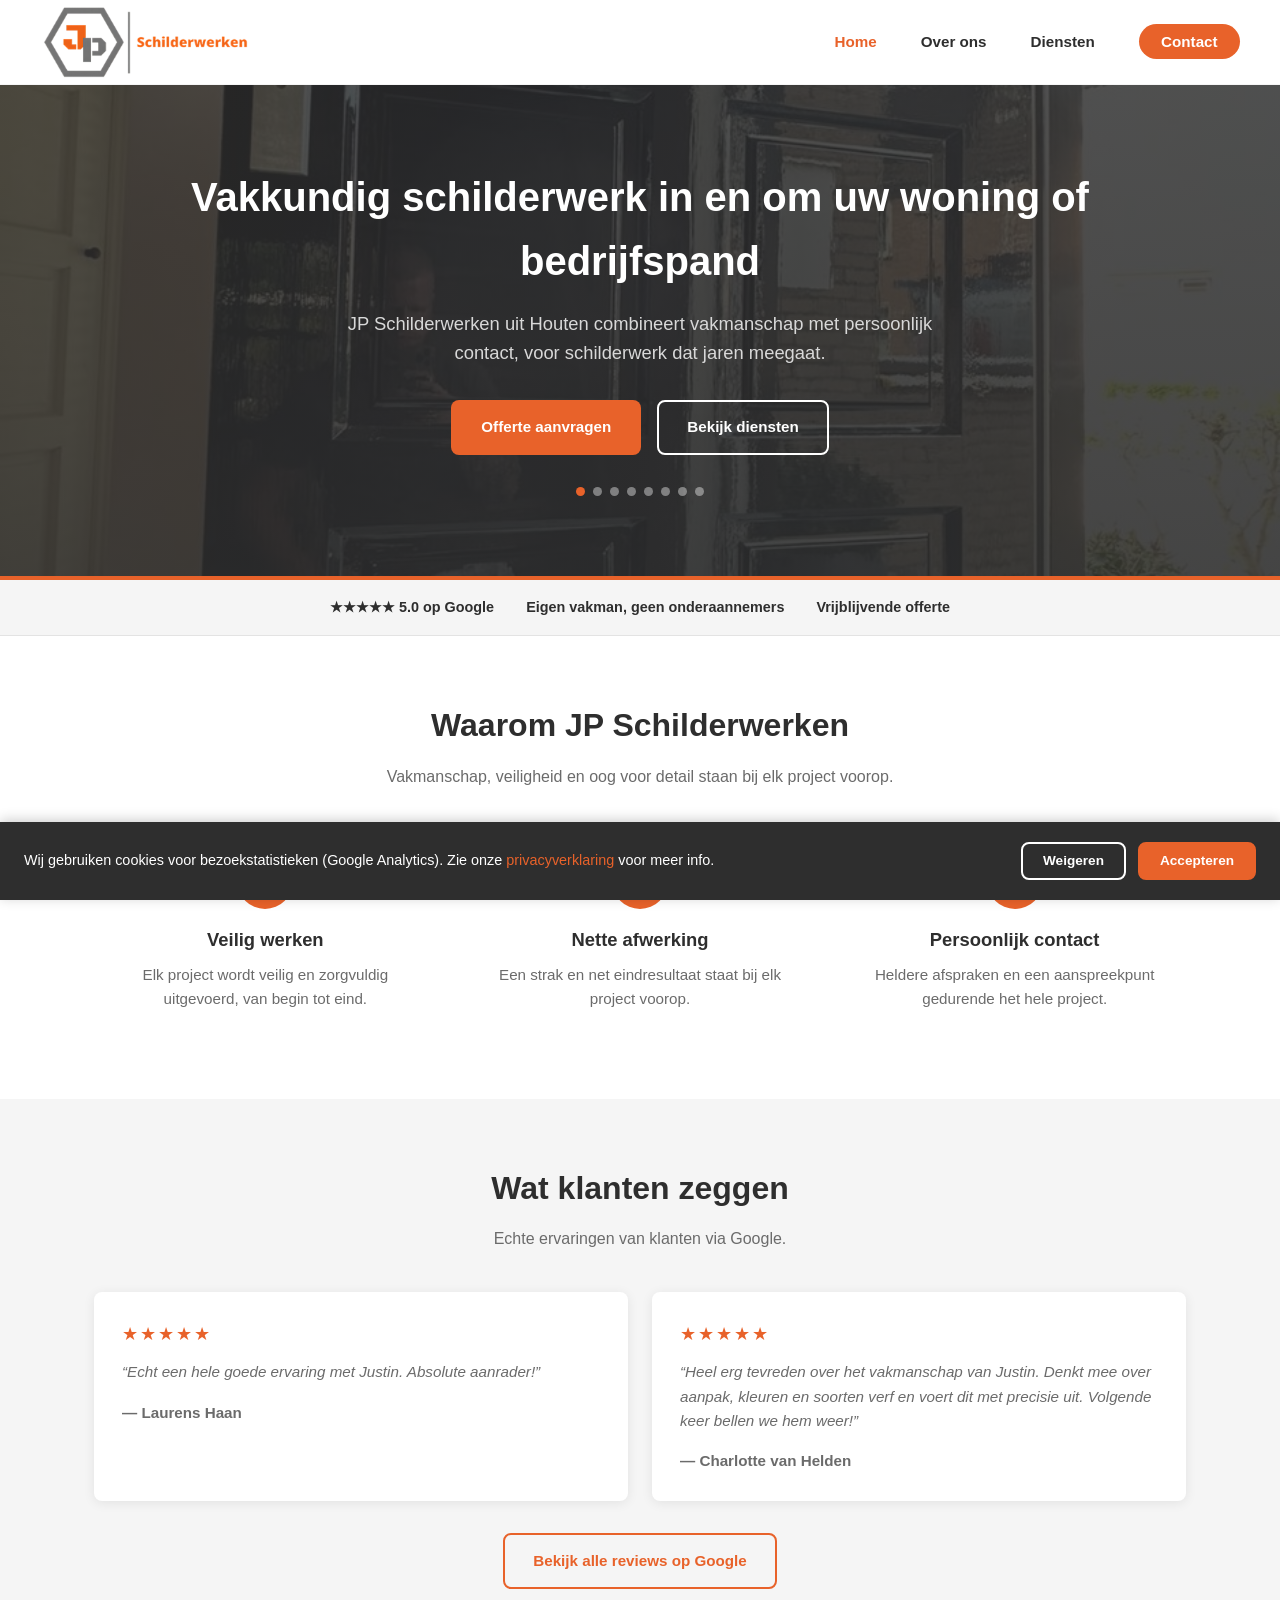
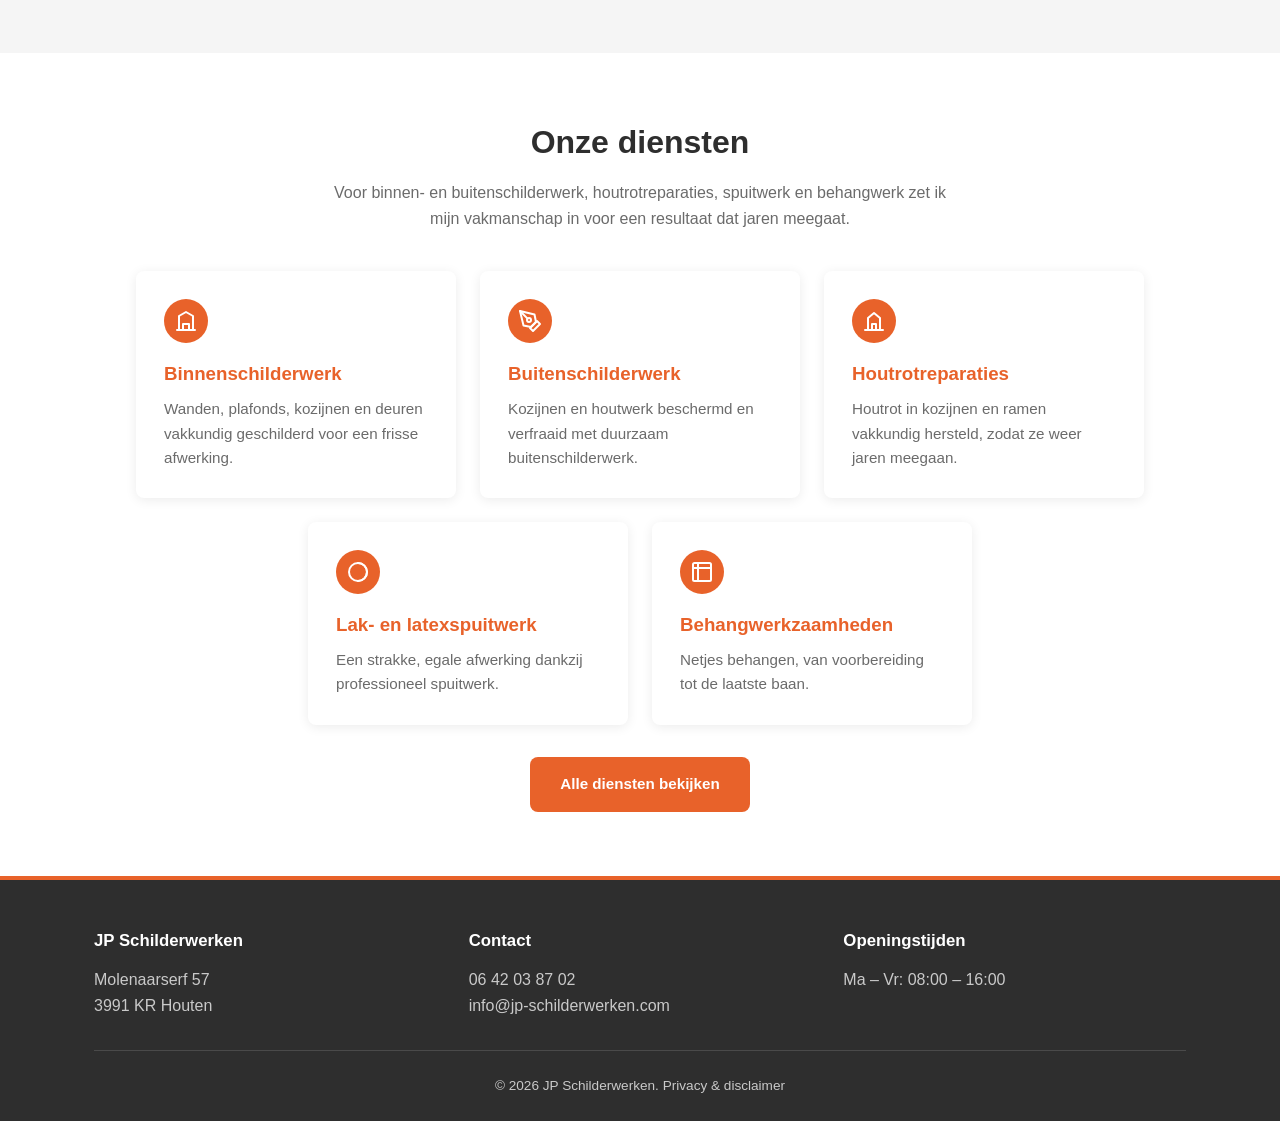
==== commit 3df915b8: "Add real project photos, redesign header/nav/diensten carousel, site-wide hero slideshows - Header: " ====
--- a/index.html
+++ b/index.html
@@ -5,33 +5,45 @@
   <meta name="viewport" content="width=device-width, initial-scale=1.0">
   <title>JP Schilderwerken | Schilderwerk in en om uw woning of bedrijfspand</title>
   <meta name="description" content="JP Schilderwerken uit Houten: binnen- en buitenschilderwerk, houtrotreparaties, lak- en latexspuitwerk en behangwerkzaamheden. Vraag vrijblijvend een offerte aan.">
-  <link rel="stylesheet" href="css/styles.css">
+  <link rel="stylesheet" href="css/styles.css?v=11">
   <link rel="icon" type="image/png" href="assets/images/favicon.png">
 </head>
 <body>
   <header class="site-header">
     <div class="container">
       <a href="index.html" class="logo-link">
-        <img src="assets/images/logo.png" alt="JP Schilderwerken logo">
+        <img src="assets/images/logo.png?v=2" alt="JP Schilderwerken logo">
       </a>
       <button class="nav-toggle" id="nav-toggle" aria-label="Menu openen" aria-expanded="false">&#9776;</button>
       <ul class="nav" id="nav">
         <li><a href="index.html" aria-current="page">Home</a></li>
         <li><a href="over-ons.html">Over ons</a></li>
         <li><a href="diensten.html">Diensten</a></li>
-        <li><a href="contact.html">Contact</a></li>
+        <li><a href="contact.html" class="nav-cta">Contact</a></li>
       </ul>
     </div>
   </header>
 
-  <section class="hero hero-photo">
-    <div class="container">
+  <section class="hero hero-slideshow-wrap">
+    <div class="hero-slideshow" id="hero-slideshow">
+      <div class="hero-slide active" style="background-image:url('assets/images/werk-deur.jpg')"></div>
+      <div class="hero-slide" style="background-image:url('assets/images/werk-steiger-banner.jpg')"></div>
+      <div class="hero-slide" style="background-image:url('assets/images/werk-buiten-steiger.jpg')"></div>
+      <div class="hero-slide" style="background-image:url('assets/images/werk-buiten-voordeur.jpg')"></div>
+      <div class="hero-slide" style="background-image:url('assets/images/werk-binnen-deuren.jpg')"></div>
+      <div class="hero-slide" style="background-image:url('assets/images/werk-houtrot.jpg')"></div>
+      <div class="hero-slide" style="background-image:url('assets/images/werk-spuitwerk-kast.jpg')"></div>
+      <div class="hero-slide" style="background-image:url('assets/images/werk-behang-mural.jpg')"></div>
+    </div>
+    <div class="hero-overlay"></div>
+    <div class="container hero-content">
       <h1>Vakkundig schilderwerk in en om uw woning of bedrijfspand</h1>
-      <p>JP Schilderwerken uit Houten staat voor nette afwerking, veilig werken en persoonlijk contact &mdash; van binnenschilderwerk tot houtrotreparatie.</p>
+      <p>JP Schilderwerken uit Houten combineert vakmanschap met persoonlijk contact, voor schilderwerk dat jaren meegaat.</p>
       <div class="hero-actions">
         <a href="contact.html" class="btn btn-primary">Offerte aanvragen</a>
         <a href="diensten.html" class="btn btn-outline">Bekijk diensten</a>
       </div>
+      <div class="carousel-dots hero-dots" id="hero-slideshow-dots"></div>
     </div>
   </section>
 
@@ -46,62 +58,23 @@
   <section class="section">
     <div class="container">
       <h2>Waarom JP Schilderwerken</h2>
-      <p class="section-intro">Het vak is mij door mijn vader doorgegeven &mdash; met liefde voor het ambacht en aandacht voor ieder detail.</p>
+      <p class="section-intro">Vakmanschap, veiligheid en oog voor detail staan bij elk project voorop.</p>
       <div class="usp-grid">
-        <div class="usp-card">
-          <div class="usp-icon"><svg width="26" height="26" viewBox="0 0 24 24" fill="none" stroke="white" stroke-width="2" stroke-linecap="round" stroke-linejoin="round" aria-hidden="true"><rect x="5" y="4" width="14" height="6" rx="1.5"/><line x1="12" y1="10" x2="12" y2="15"/><rect x="9" y="15" width="6" height="5" rx="1"/></svg></div>
-          <h3>Vakmanschap van vader op zoon</h3>
-          <p>Het schildersvak, inclusief alle finesses, is mij persoonlijk overgedragen.</p>
-        </div>
         <div class="usp-card">
           <div class="usp-icon"><svg width="26" height="26" viewBox="0 0 24 24" fill="none" stroke="white" stroke-width="2" stroke-linecap="round" stroke-linejoin="round" aria-hidden="true"><path d="M12 3l6 3v5c0 4.5-3 7.5-6 9-3-1.5-6-4.5-6-9V6l6-3z"/><path d="M8.5 12l2.5 2.5 5-5.5"/></svg></div>
           <h3>Veilig werken</h3>
-          <p>Elk project wordt veilig en zorgvuldig uitgevoerd, van steiger tot afwerking.</p>
+          <p>Elk project wordt veilig en zorgvuldig uitgevoerd, van begin tot eind.</p>
         </div>
         <div class="usp-card">
           <div class="usp-icon"><svg width="24" height="24" viewBox="0 0 24 24" fill="white" aria-hidden="true"><path d="M12 2.5l2.2 7.3 7.3 2.2-7.3 2.2L12 21.5l-2.2-7.3-7.3-2.2 7.3-2.2L12 2.5z"/></svg></div>
           <h3>Nette afwerking</h3>
           <p>Een strak en net eindresultaat staat bij elk project voorop.</p>
         </div>
-      </div>
-    </div>
-  </section>
-
-  <section class="section section-alt">
-    <div class="container">
-      <h2>Onze diensten</h2>
-      <p class="section-intro">Van binnenschilderwerk tot houtrotreparatie &mdash; alles onder één dak.</p>
-      <div class="card-grid">
-        <div class="card">
-          <h3>Binnen- en buitenschilderwerk</h3>
-          <p>Vakkundig geschilderd, binnen en buiten, voor een fris en duurzaam resultaat.</p>
+        <div class="usp-card">
+          <div class="usp-icon"><svg width="26" height="26" viewBox="0 0 24 24" fill="none" stroke="white" stroke-width="2" stroke-linecap="round" stroke-linejoin="round" aria-hidden="true"><path d="M21 11.5c0 4.4-4 8-9 8-1 0-2-.1-2.9-.4L3 21l1.6-4.3A7.9 7.9 0 0 1 3 11.5c0-4.4 4-8 9-8s9 3.6 9 8z"/></svg></div>
+          <h3>Persoonlijk contact</h3>
+          <p>Heldere afspraken en een aanspreekpunt gedurende het hele project.</p>
         </div>
-        <div class="card">
-          <h3>Houtrotreparaties</h3>
-          <p>Houtrot vakkundig hersteld, zodat uw kozijnen en gevel weer jaren mee kunnen.</p>
-        </div>
-        <div class="card">
-          <h3>Lak- en latexspuitwerk</h3>
-          <p>Een strakke, egale afwerking dankzij professioneel spuitwerk.</p>
-        </div>
-        <div class="card">
-          <h3>Behangwerkzaamheden</h3>
-          <p>Netjes behangen, van voorbereiding tot de laatste baan.</p>
-        </div>
-      </div>
-      <div style="text-align:center; margin-top:2rem;">
-        <a href="diensten.html" class="btn btn-primary">Alle diensten bekijken</a>
-      </div>
-    </div>
-  </section>
-
-  <section class="section">
-    <div class="container">
-      <h2>Ons werk</h2>
-      <p class="section-intro">Een impressie van recent afgerond werk. Meer foto's volgen binnenkort.</p>
-      <div class="card-grid">
-        <img src="assets/images/werk-deur.jpg" alt="Glanzend zwart geschilderde voordeur, afgerond project JP Schilderwerken" class="work-photo">
-        <img src="assets/images/werk-spandoek.jpg" alt="JP Schilderwerken aan het werk op de steiger" class="work-photo">
       </div>
     </div>
   </section>
@@ -121,6 +94,46 @@
           <p class="testimonial-text">&ldquo;Heel erg tevreden over het vakmanschap van Justin. Denkt mee over aanpak, kleuren en soorten verf en voert dit met precisie uit. Volgende keer bellen we hem weer!&rdquo;</p>
           <p class="testimonial-author">&mdash; Charlotte van Helden</p>
         </div>
+      </div>
+      <div style="text-align:center; margin-top:2rem;">
+        <a href="https://g.page/r/Cd4bdeo8upZgEBM/review" class="btn btn-outline" style="border-color:var(--color-primary); color:var(--color-primary);" target="_blank" rel="noopener">Bekijk alle reviews op Google</a>
+      </div>
+    </div>
+  </section>
+
+  <section class="section">
+    <div class="container">
+      <h2>Onze diensten</h2>
+      <p class="section-intro">Voor binnen- en buitenschilderwerk, houtrotreparaties, spuitwerk en behangwerk zet ik mijn vakmanschap in voor een resultaat dat jaren meegaat.</p>
+      <div class="card-grid-center">
+        <div class="card card-with-icon">
+          <div class="usp-icon"><svg width="24" height="24" viewBox="0 0 24 24" fill="none" stroke="white" stroke-width="2" stroke-linecap="round" stroke-linejoin="round" aria-hidden="true"><path d="M3 21h18"/><path d="M5 21V7l7-4 7 4v14"/><path d="M9 21v-6h6v6"/></svg></div>
+          <h3>Binnenschilderwerk</h3>
+          <p>Wanden, plafonds, kozijnen en deuren vakkundig geschilderd voor een frisse afwerking.</p>
+        </div>
+        <div class="card card-with-icon">
+          <div class="usp-icon"><svg width="24" height="24" viewBox="0 0 24 24" fill="none" stroke="white" stroke-width="2" stroke-linecap="round" stroke-linejoin="round" aria-hidden="true"><path d="M12 19l7-7 3 3-7 7-3-3z"/><path d="M18 13l-1.5-7.5L2 2l3.5 14.5L13 18l5-5z"/><path d="M2 2l7.586 7.586"/><circle cx="11" cy="11" r="2"/></svg></div>
+          <h3>Buitenschilderwerk</h3>
+          <p>Kozijnen en houtwerk beschermd en verfraaid met duurzaam buitenschilderwerk.</p>
+        </div>
+        <div class="card card-with-icon">
+          <div class="usp-icon"><svg width="24" height="24" viewBox="0 0 24 24" fill="none" stroke="white" stroke-width="2" stroke-linecap="round" stroke-linejoin="round" aria-hidden="true"><path d="M3 21h18"/><path d="M6 21V9l6-5 6 5v12"/><path d="M10 21v-6h4v6"/></svg></div>
+          <h3>Houtrotreparaties</h3>
+          <p>Houtrot in kozijnen en ramen vakkundig hersteld, zodat ze weer jaren meegaan.</p>
+        </div>
+        <div class="card card-with-icon">
+          <div class="usp-icon"><svg width="24" height="24" viewBox="0 0 24 24" fill="none" stroke="white" stroke-width="2" stroke-linecap="round" stroke-linejoin="round" aria-hidden="true"><circle cx="12" cy="12" r="9"/><path d="M12 3a9 9 0 0 1 0 18"/></svg></div>
+          <h3>Lak- en latexspuitwerk</h3>
+          <p>Een strakke, egale afwerking dankzij professioneel spuitwerk.</p>
+        </div>
+        <div class="card card-with-icon">
+          <div class="usp-icon"><svg width="24" height="24" viewBox="0 0 24 24" fill="none" stroke="white" stroke-width="2" stroke-linecap="round" stroke-linejoin="round" aria-hidden="true"><rect x="3" y="3" width="18" height="18" rx="1.5"/><path d="M3 8h18M8 3v18"/></svg></div>
+          <h3>Behangwerkzaamheden</h3>
+          <p>Netjes behangen, van voorbereiding tot de laatste baan.</p>
+        </div>
+      </div>
+      <div style="text-align:center; margin-top:2rem;">
+        <a href="diensten.html" class="btn btn-primary">Alle diensten bekijken</a>
       </div>
     </div>
   </section>
@@ -156,6 +169,6 @@
     </div>
   </div>
 
-  <script src="js/main.js"></script>
+  <script src="js/main.js?v=11"></script>
 </body>
 </html>
--- a/css/styles.css
+++ b/css/styles.css
@@ -57,7 +57,9 @@
   display: flex;
   align-items: center;
   justify-content: space-between;
-  height: 72px;
+  height: 84px;
+  max-width: none;
+  padding: 0 2.5rem;
 }
 
 .logo-link {
@@ -67,7 +69,7 @@
 }
 
 .logo-link img {
-  height: 40px;
+  height: 78px;
   width: auto;
 }
 
@@ -77,7 +79,8 @@
 
 .nav {
   display: flex;
-  gap: 2rem;
+  align-items: center;
+  gap: 2.75rem;
   list-style: none;
 }
 
@@ -91,6 +94,19 @@
 .nav a[aria-current="page"] {
   color: var(--color-primary);
   text-decoration: none;
+}
+
+.nav a.nav-cta {
+  background: var(--color-primary);
+  color: var(--color-white);
+  padding: 0.55rem 1.4rem;
+  border-radius: 20px;
+}
+
+.nav a.nav-cta:hover,
+.nav a.nav-cta[aria-current="page"] {
+  background: var(--color-primary-dark);
+  color: var(--color-white);
 }
 
 .nav-toggle {
@@ -155,6 +171,14 @@
   background-position: center;
 }
 
+.hero-photo-alt {
+  background:
+    linear-gradient(rgba(46, 46, 46, 0.82), rgba(46, 46, 46, 0.88)),
+    url('../assets/images/werk-deur.jpg');
+  background-size: cover;
+  background-position: center;
+}
+
 .trust-bar {
   background: var(--color-light-gray);
   padding: 1rem 0;
@@ -252,6 +276,37 @@
   font-size: 0.95rem;
 }
 
+.card-grid-center {
+  display: flex;
+  flex-wrap: wrap;
+  justify-content: center;
+  gap: 1.5rem;
+}
+
+.card-grid-center .card {
+  flex: 1 1 260px;
+  max-width: 320px;
+}
+
+.card-with-icon .usp-icon {
+  width: 44px;
+  height: 44px;
+  border-radius: 50%;
+  background: var(--color-primary);
+  color: var(--color-white);
+  display: flex;
+  align-items: center;
+  justify-content: center;
+  margin: 0 0 1rem;
+}
+
+.profile-grid {
+  display: grid;
+  grid-template-columns: 340px 1fr;
+  gap: 2.5rem;
+  align-items: start;
+}
+
 /* Cards (diensten teaser / diensten page) */
 .card-grid {
   display: grid;
@@ -276,6 +331,156 @@
   font-size: 0.95rem;
 }
 
+/* Service carousel (Diensten page) */
+.service-carousel {
+  position: relative;
+  max-width: 1100px;
+  margin: 0 auto;
+  display: flex;
+  align-items: center;
+  gap: 1.5rem;
+}
+
+.service-carousel-viewport {
+  position: relative;
+  overflow: hidden;
+  flex: 1;
+  height: 460px;
+  background: var(--color-white);
+  border-radius: var(--radius);
+  box-shadow: var(--shadow);
+}
+
+.service-carousel-panel {
+  position: absolute;
+  top: 0;
+  left: 0;
+  width: 100%;
+  height: 100%;
+  box-sizing: border-box;
+  display: grid;
+  grid-template-columns: 45% 1fr;
+  gap: 2rem;
+  align-items: center;
+  padding: 2rem;
+  overflow: hidden;
+}
+
+.service-carousel-photo {
+  height: 100%;
+  min-height: 0;
+  margin-bottom: 0;
+}
+
+.service-carousel-icon {
+  width: 48px;
+  height: 48px;
+  border-radius: 50%;
+  background: var(--color-primary);
+  color: var(--color-white);
+  display: flex;
+  align-items: center;
+  justify-content: center;
+  margin-bottom: 1rem;
+}
+
+.service-carousel-body h3 {
+  color: var(--color-primary);
+  margin-bottom: 1rem;
+  font-size: 1.6rem;
+}
+
+.service-carousel-body p {
+  color: var(--color-gray);
+  line-height: 1.8;
+  font-size: 1.05rem;
+  margin-bottom: 1rem;
+}
+
+.service-carousel-bullets {
+  list-style: none;
+  padding: 0;
+  margin: 0;
+}
+
+.service-carousel-bullets li {
+  color: var(--color-dark);
+  font-size: 0.95rem;
+  font-weight: 600;
+  padding-left: 1.5rem;
+  position: relative;
+  margin-bottom: 0.5rem;
+}
+
+.service-carousel-bullets li::before {
+  content: "\2713";
+  position: absolute;
+  left: 0;
+  color: var(--color-primary);
+}
+
+.carousel-arrow {
+  flex-shrink: 0;
+  background: var(--color-white);
+  border: 1px solid var(--color-light-gray);
+  border-radius: 50%;
+  width: 48px;
+  height: 48px;
+  font-size: 1.6rem;
+  color: var(--color-primary);
+  cursor: pointer;
+  box-shadow: var(--shadow);
+}
+
+.carousel-arrow:hover {
+  background: var(--color-primary);
+  color: var(--color-white);
+}
+
+.carousel-dots {
+  display: flex;
+  justify-content: center;
+  gap: 0.5rem;
+  margin-top: 1.5rem;
+}
+
+.carousel-dot {
+  width: 9px;
+  height: 9px;
+  border-radius: 50%;
+  background: var(--color-light-gray);
+  border: none;
+  cursor: pointer;
+  padding: 0;
+}
+
+.carousel-dot.active {
+  background: var(--color-primary);
+}
+
+@media (max-width: 700px) {
+  .service-carousel-viewport {
+    height: 640px;
+  }
+  .service-carousel-panel {
+    grid-template-columns: 1fr;
+    padding: 1.25rem;
+    overflow-y: auto;
+  }
+  .service-carousel-photo {
+    height: 200px;
+    min-height: 200px;
+  }
+  .service-carousel {
+    gap: 0.5rem;
+  }
+  .carousel-arrow {
+    width: 36px;
+    height: 36px;
+    font-size: 1.25rem;
+  }
+}
+
 .testimonial-stars {
   color: var(--color-primary);
   font-size: 1.1rem;
@@ -308,6 +513,14 @@
   border: 0;
 }
 
+.map-embed-compact {
+  margin-top: 1.5rem;
+}
+
+.map-embed-compact iframe {
+  height: 220px;
+}
+
 /* Placeholder photo blocks (real photos pending from client) */
 .placeholder-photo {
   background: linear-gradient(135deg, var(--color-light-gray) 0%, #E3E3E3 100%);
@@ -324,12 +537,76 @@
   padding: 1rem;
 }
 
-.work-photo {
-  width: 100%;
-  height: 260px;
-  object-fit: cover;
-  border-radius: var(--radius);
-  box-shadow: var(--shadow);
+.placeholder-photo.has-photo {
+  background-size: cover;
+  background-position: center;
+  border: none;
+  color: transparent;
+  padding: 0;
+}
+
+.hero-slideshow-wrap {
+  position: relative;
+  overflow: hidden;
+}
+
+.hero-slideshow {
+  position: absolute;
+  inset: 0;
+  z-index: 0;
+}
+
+.hero-slide {
+  position: absolute;
+  inset: 0;
+  opacity: 0;
+  background-size: cover;
+  background-position: center;
+  transition: opacity 0.6s ease;
+}
+
+.hero-slide.active {
+  opacity: 1;
+}
+
+.hero-slide-placeholder {
+  background: var(--color-dark);
+  display: flex;
+  align-items: center;
+  justify-content: center;
+  color: #9aa0a6;
+  font-weight: 600;
+  font-size: 0.95rem;
+  text-align: center;
+  padding: 1rem;
+}
+
+.hero-overlay {
+  position: absolute;
+  inset: 0;
+  z-index: 1;
+  background: linear-gradient(rgba(46, 46, 46, 0.82), rgba(46, 46, 46, 0.88));
+}
+
+.hero-overlay-light {
+  background: linear-gradient(rgba(20, 20, 20, 0.4), rgba(20, 20, 20, 0.55));
+}
+
+.hero-content {
+  position: relative;
+  z-index: 2;
+}
+
+.hero-dots {
+  margin-top: 2rem;
+}
+
+.hero-dots .carousel-dot {
+  background: rgba(255, 255, 255, 0.4);
+}
+
+.hero-dots .carousel-dot.active {
+  background: var(--color-primary);
 }
 
 /* Review CTA */
@@ -337,11 +614,20 @@
   background: var(--color-primary);
   color: var(--color-white);
   text-align: center;
-  padding: 3rem 0;
+  padding: 4rem 1.5rem;
 }
 
 .review-cta h2 {
   margin-bottom: 1rem;
+}
+
+.review-cta p {
+  margin-bottom: 1.75rem;
+}
+
+.review-cta .btn {
+  padding: 1rem 2.5rem;
+  font-size: 1.05rem;
 }
 
 /* Footer */
@@ -437,7 +723,7 @@
 @media (max-width: 800px) {
   .nav {
     position: absolute;
-    top: 72px;
+    top: 84px;
     left: 0;
     right: 0;
     background: var(--color-white);
@@ -466,7 +752,8 @@
 
   .usp-grid,
   .card-grid,
-  .footer-grid {
+  .footer-grid,
+  .profile-grid {
     grid-template-columns: 1fr;
   }
 
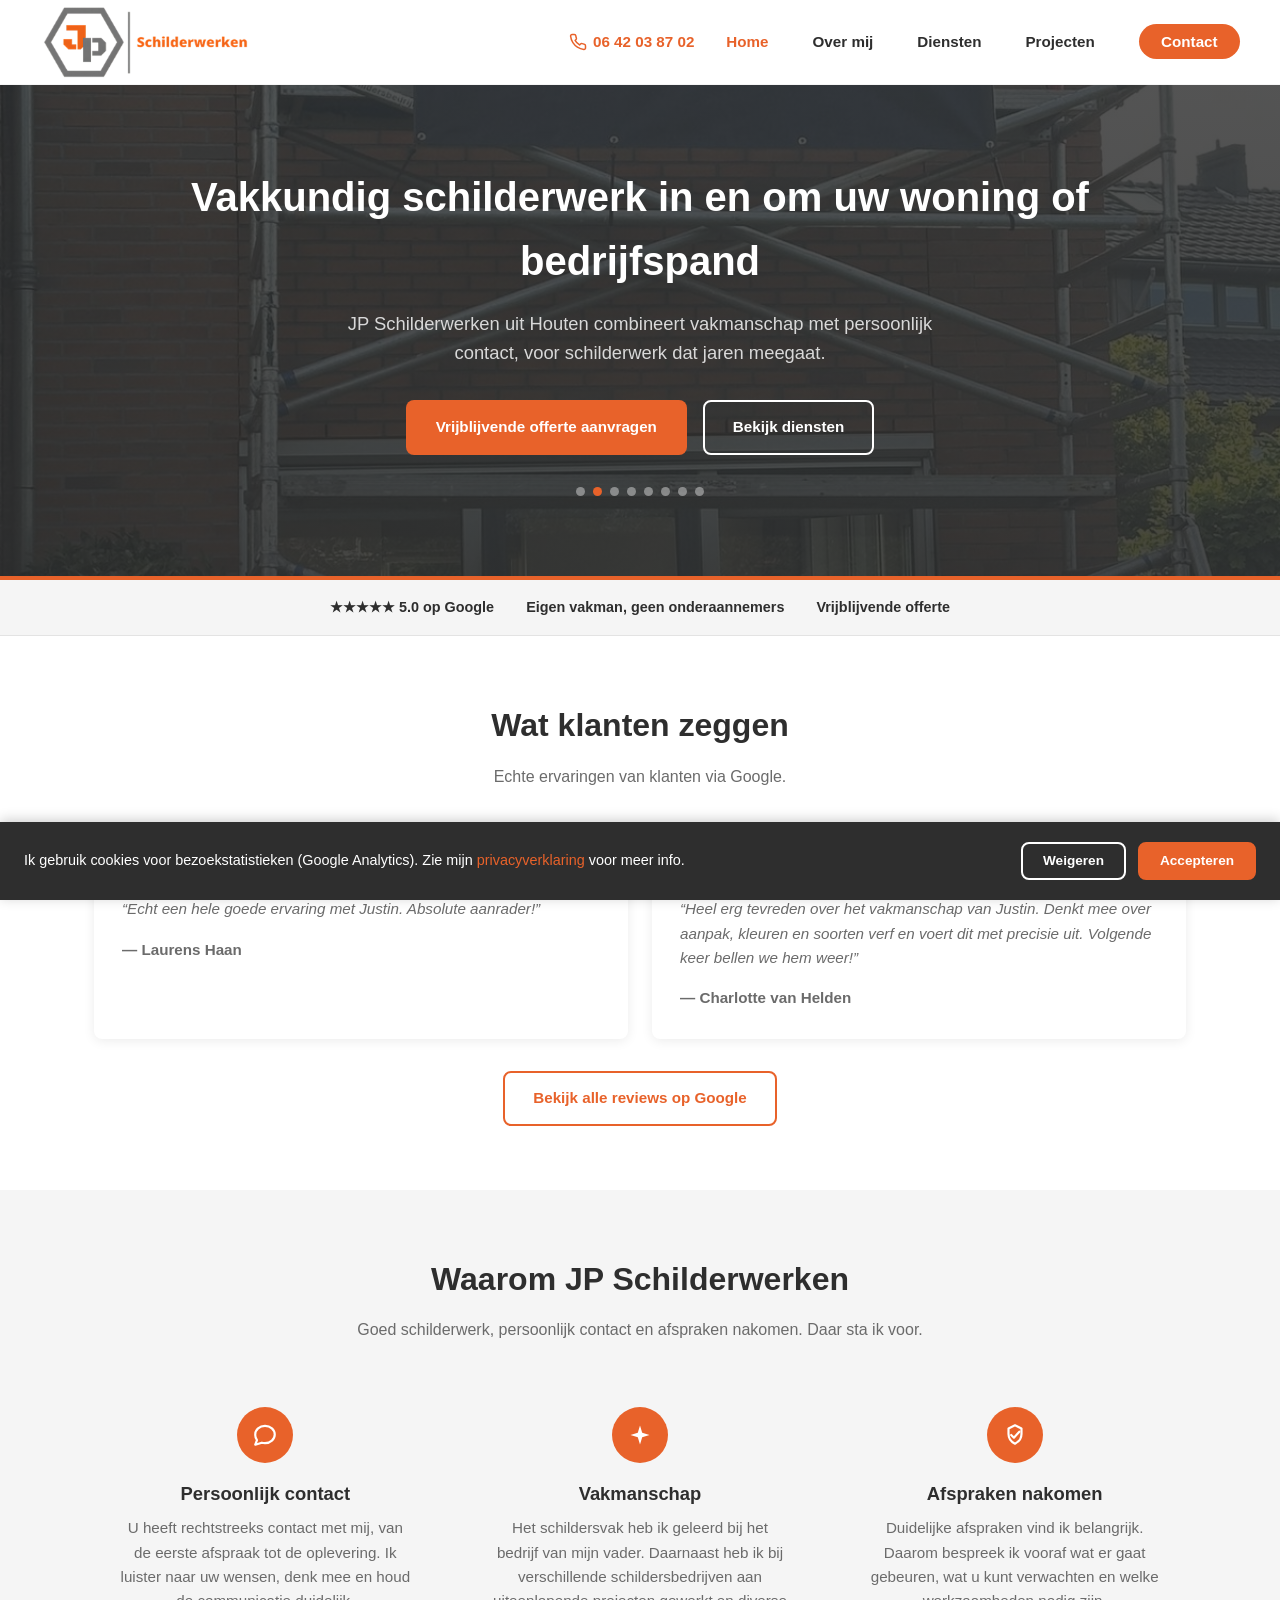
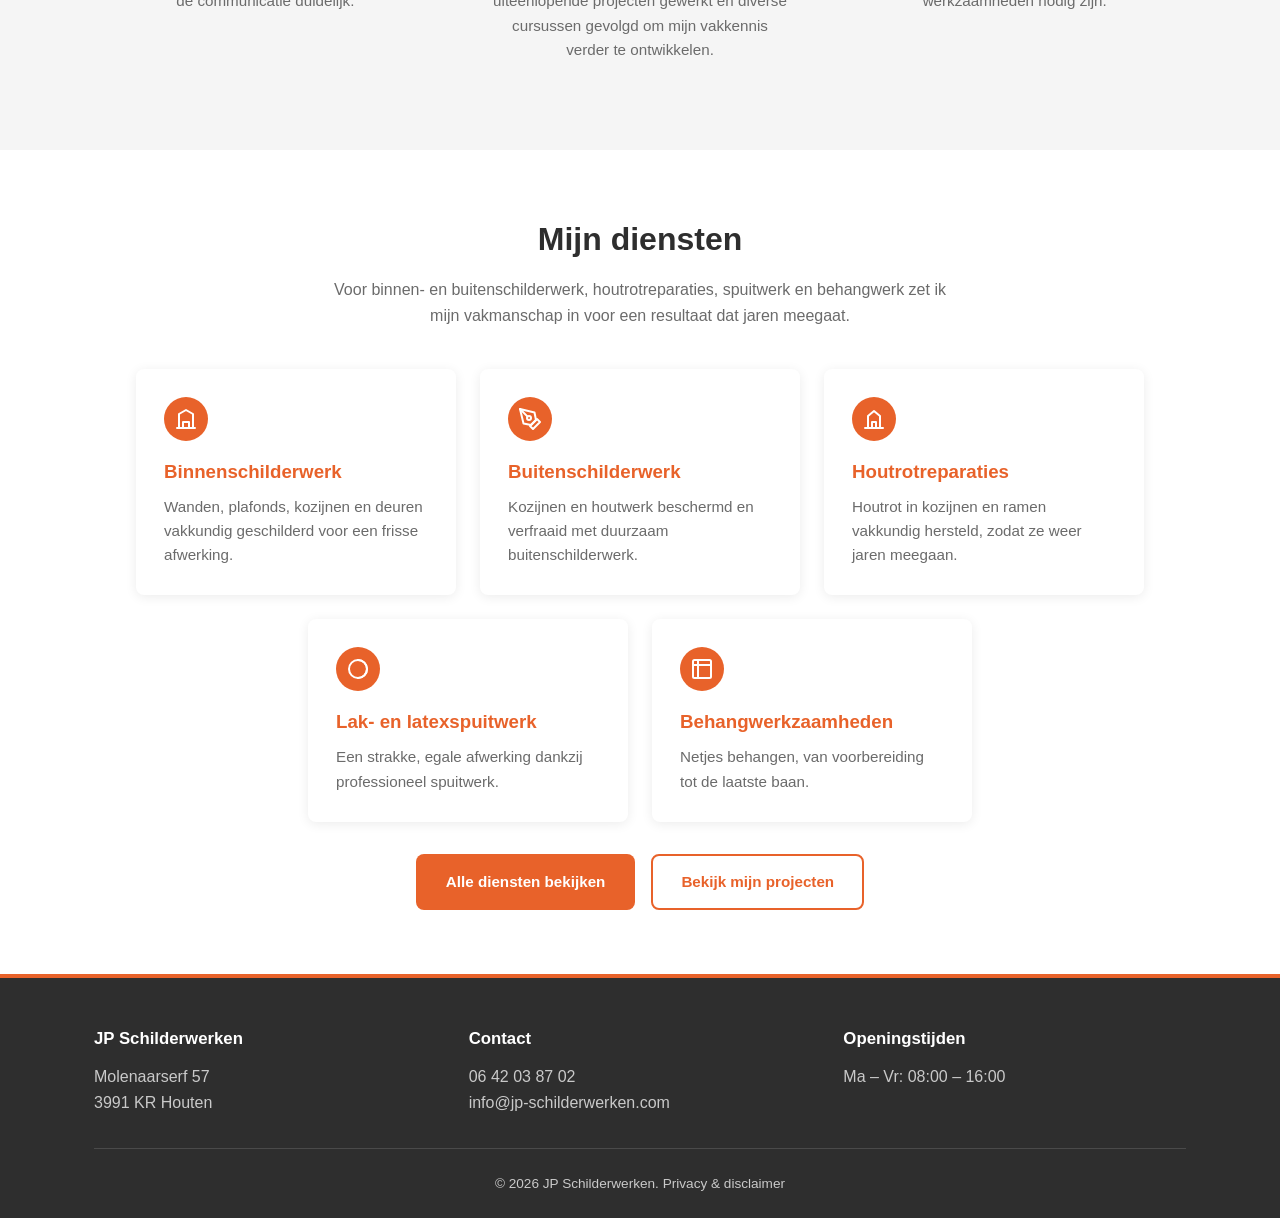
==== commit 375529de: "Personalize site around Justin, rewrite Diensten copy, add Projecten page Based on detailed client f" ====
--- a/index.html
+++ b/index.html
@@ -4,8 +4,8 @@
   <meta charset="UTF-8">
   <meta name="viewport" content="width=device-width, initial-scale=1.0">
   <title>JP Schilderwerken | Schilderwerk in en om uw woning of bedrijfspand</title>
-  <meta name="description" content="JP Schilderwerken uit Houten: binnen- en buitenschilderwerk, houtrotreparaties, lak- en latexspuitwerk en behangwerkzaamheden. Vraag vrijblijvend een offerte aan.">
-  <link rel="stylesheet" href="css/styles.css?v=11">
+  <meta name="description" content="JP Schilderwerken: binnen- en buitenschilderwerk, houtrotreparaties, lak- en latexspuitwerk en behangwerkzaamheden in de regio Utrecht. Vraag vrijblijvend een offerte aan.">
+  <link rel="stylesheet" href="css/styles.css?v=14">
   <link rel="icon" type="image/png" href="assets/images/favicon.png">
 </head>
 <body>
@@ -14,18 +14,22 @@
       <a href="index.html" class="logo-link">
         <img src="assets/images/logo.png?v=2" alt="JP Schilderwerken logo">
       </a>
+      <div class="header-right">
+        <a href="tel:+31642038702" class="header-phone"><svg width="18" height="18" viewBox="0 0 24 24" fill="none" stroke="currentColor" stroke-width="2" stroke-linecap="round" stroke-linejoin="round" aria-hidden="true"><path d="M22 16.92v3a2 2 0 0 1-2.18 2 19.79 19.79 0 0 1-8.63-3.07 19.5 19.5 0 0 1-6-6 19.79 19.79 0 0 1-3.07-8.67A2 2 0 0 1 4.11 2h3a2 2 0 0 1 2 1.72c.127.96.362 1.903.7 2.81a2 2 0 0 1-.45 2.11L8.09 9.91a16 16 0 0 0 6 6l1.27-1.27a2 2 0 0 1 2.11-.45c.907.338 1.85.573 2.81.7A2 2 0 0 1 22 16.92z"/></svg><span class="header-phone-text">06 42 03 87 02</span></a>
       <button class="nav-toggle" id="nav-toggle" aria-label="Menu openen" aria-expanded="false">&#9776;</button>
       <ul class="nav" id="nav">
         <li><a href="index.html" aria-current="page">Home</a></li>
-        <li><a href="over-ons.html">Over ons</a></li>
+        <li><a href="over-ons.html">Over mij</a></li>
         <li><a href="diensten.html">Diensten</a></li>
+        <li><a href="projecten.html">Projecten</a></li>
         <li><a href="contact.html" class="nav-cta">Contact</a></li>
       </ul>
+      </div>
     </div>
   </header>
 
   <section class="hero hero-slideshow-wrap">
-    <div class="hero-slideshow" id="hero-slideshow">
+    <div class="hero-slideshow" id="hero-slideshow" aria-hidden="true">
       <div class="hero-slide active" style="background-image:url('assets/images/werk-deur.jpg')"></div>
       <div class="hero-slide" style="background-image:url('assets/images/werk-steiger-banner.jpg')"></div>
       <div class="hero-slide" style="background-image:url('assets/images/werk-buiten-steiger.jpg')"></div>
@@ -40,7 +44,7 @@
       <h1>Vakkundig schilderwerk in en om uw woning of bedrijfspand</h1>
       <p>JP Schilderwerken uit Houten combineert vakmanschap met persoonlijk contact, voor schilderwerk dat jaren meegaat.</p>
       <div class="hero-actions">
-        <a href="contact.html" class="btn btn-primary">Offerte aanvragen</a>
+        <a href="contact.html" class="btn btn-primary">Vrijblijvende offerte aanvragen</a>
         <a href="diensten.html" class="btn btn-outline">Bekijk diensten</a>
       </div>
       <div class="carousel-dots hero-dots" id="hero-slideshow-dots"></div>
@@ -56,30 +60,6 @@
   </div>
 
   <section class="section">
-    <div class="container">
-      <h2>Waarom JP Schilderwerken</h2>
-      <p class="section-intro">Vakmanschap, veiligheid en oog voor detail staan bij elk project voorop.</p>
-      <div class="usp-grid">
-        <div class="usp-card">
-          <div class="usp-icon"><svg width="26" height="26" viewBox="0 0 24 24" fill="none" stroke="white" stroke-width="2" stroke-linecap="round" stroke-linejoin="round" aria-hidden="true"><path d="M12 3l6 3v5c0 4.5-3 7.5-6 9-3-1.5-6-4.5-6-9V6l6-3z"/><path d="M8.5 12l2.5 2.5 5-5.5"/></svg></div>
-          <h3>Veilig werken</h3>
-          <p>Elk project wordt veilig en zorgvuldig uitgevoerd, van begin tot eind.</p>
-        </div>
-        <div class="usp-card">
-          <div class="usp-icon"><svg width="24" height="24" viewBox="0 0 24 24" fill="white" aria-hidden="true"><path d="M12 2.5l2.2 7.3 7.3 2.2-7.3 2.2L12 21.5l-2.2-7.3-7.3-2.2 7.3-2.2L12 2.5z"/></svg></div>
-          <h3>Nette afwerking</h3>
-          <p>Een strak en net eindresultaat staat bij elk project voorop.</p>
-        </div>
-        <div class="usp-card">
-          <div class="usp-icon"><svg width="26" height="26" viewBox="0 0 24 24" fill="none" stroke="white" stroke-width="2" stroke-linecap="round" stroke-linejoin="round" aria-hidden="true"><path d="M21 11.5c0 4.4-4 8-9 8-1 0-2-.1-2.9-.4L3 21l1.6-4.3A7.9 7.9 0 0 1 3 11.5c0-4.4 4-8 9-8s9 3.6 9 8z"/></svg></div>
-          <h3>Persoonlijk contact</h3>
-          <p>Heldere afspraken en een aanspreekpunt gedurende het hele project.</p>
-        </div>
-      </div>
-    </div>
-  </section>
-
-  <section class="section section-alt">
     <div class="container">
       <h2>Wat klanten zeggen</h2>
       <p class="section-intro">Echte ervaringen van klanten via Google.</p>
@@ -101,9 +81,33 @@
     </div>
   </section>
 
+  <section class="section section-alt">
+    <div class="container">
+      <h2>Waarom JP Schilderwerken</h2>
+      <p class="section-intro">Goed schilderwerk, persoonlijk contact en afspraken nakomen. Daar sta ik voor.</p>
+      <div class="usp-grid">
+        <div class="usp-card">
+          <div class="usp-icon"><svg width="26" height="26" viewBox="0 0 24 24" fill="none" stroke="white" stroke-width="2" stroke-linecap="round" stroke-linejoin="round" aria-hidden="true"><path d="M21 11.5c0 4.4-4 8-9 8-1 0-2-.1-2.9-.4L3 21l1.6-4.3A7.9 7.9 0 0 1 3 11.5c0-4.4 4-8 9-8s9 3.6 9 8z"/></svg></div>
+          <h3>Persoonlijk contact</h3>
+          <p>U heeft rechtstreeks contact met mij, van de eerste afspraak tot de oplevering. Ik luister naar uw wensen, denk mee en houd de communicatie duidelijk.</p>
+        </div>
+        <div class="usp-card">
+          <div class="usp-icon"><svg width="24" height="24" viewBox="0 0 24 24" fill="white" aria-hidden="true"><path d="M12 2.5l2.2 7.3 7.3 2.2-7.3 2.2L12 21.5l-2.2-7.3-7.3-2.2 7.3-2.2L12 2.5z"/></svg></div>
+          <h3>Vakmanschap</h3>
+          <p>Het schildersvak heb ik geleerd bij het bedrijf van mijn vader. Daarnaast heb ik bij verschillende schildersbedrijven aan uiteenlopende projecten gewerkt en diverse cursussen gevolgd om mijn vakkennis verder te ontwikkelen.</p>
+        </div>
+        <div class="usp-card">
+          <div class="usp-icon"><svg width="26" height="26" viewBox="0 0 24 24" fill="none" stroke="white" stroke-width="2" stroke-linecap="round" stroke-linejoin="round" aria-hidden="true"><path d="M12 3l6 3v5c0 4.5-3 7.5-6 9-3-1.5-6-4.5-6-9V6l6-3z"/><path d="M8.5 12l2.5 2.5 5-5.5"/></svg></div>
+          <h3>Afspraken nakomen</h3>
+          <p>Duidelijke afspraken vind ik belangrijk. Daarom bespreek ik vooraf wat er gaat gebeuren, wat u kunt verwachten en welke werkzaamheden nodig zijn.</p>
+        </div>
+      </div>
+    </div>
+  </section>
+
   <section class="section">
     <div class="container">
-      <h2>Onze diensten</h2>
+      <h2>Mijn diensten</h2>
       <p class="section-intro">Voor binnen- en buitenschilderwerk, houtrotreparaties, spuitwerk en behangwerk zet ik mijn vakmanschap in voor een resultaat dat jaren meegaat.</p>
       <div class="card-grid-center">
         <div class="card card-with-icon">
@@ -132,8 +136,9 @@
           <p>Netjes behangen, van voorbereiding tot de laatste baan.</p>
         </div>
       </div>
-      <div style="text-align:center; margin-top:2rem;">
+      <div style="text-align:center; margin-top:2rem; display:flex; gap:1rem; justify-content:center; flex-wrap:wrap;">
         <a href="diensten.html" class="btn btn-primary">Alle diensten bekijken</a>
+        <a href="projecten.html" class="btn btn-outline" style="border-color:var(--color-primary); color:var(--color-primary);">Bekijk mijn projecten</a>
       </div>
     </div>
   </section>
@@ -162,13 +167,13 @@
   </footer>
 
   <div class="cookie-banner hidden" id="cookie-banner">
-    <p>Wij gebruiken cookies voor bezoekstatistieken (Google Analytics). Zie onze <a href="privacy.html">privacyverklaring</a> voor meer info.</p>
+    <p>Ik gebruik cookies voor bezoekstatistieken (Google Analytics). Zie mijn <a href="privacy.html">privacyverklaring</a> voor meer info.</p>
     <div class="cookie-actions">
       <button id="cookie-decline">Weigeren</button>
       <button id="cookie-accept">Accepteren</button>
     </div>
   </div>
 
-  <script src="js/main.js?v=11"></script>
+  <script src="js/main.js?v=14"></script>
 </body>
 </html>
--- a/css/styles.css
+++ b/css/styles.css
@@ -77,6 +77,26 @@
   text-decoration: none;
 }
 
+.header-right {
+  display: flex;
+  align-items: center;
+  gap: 2rem;
+}
+
+.header-phone {
+  display: flex;
+  align-items: center;
+  gap: 0.4rem;
+  color: var(--color-primary);
+  font-weight: 700;
+  font-size: 0.95rem;
+  white-space: nowrap;
+}
+
+.header-phone:hover {
+  text-decoration: underline;
+}
+
 .nav {
   display: flex;
   align-items: center;
@@ -345,7 +365,7 @@
   position: relative;
   overflow: hidden;
   flex: 1;
-  height: 460px;
+  height: 560px;
   background: var(--color-white);
   border-radius: var(--radius);
   box-shadow: var(--shadow);
@@ -361,7 +381,7 @@
   display: grid;
   grid-template-columns: 45% 1fr;
   gap: 2rem;
-  align-items: center;
+  align-items: start;
   padding: 2rem;
   overflow: hidden;
 }
@@ -372,6 +392,11 @@
   margin-bottom: 0;
 }
 
+.service-carousel-body {
+  height: 100%;
+  overflow-y: auto;
+}
+
 .service-carousel-icon {
   width: 48px;
   height: 48px;
@@ -390,33 +415,15 @@
   font-size: 1.6rem;
 }
 
-.service-carousel-body p {
+.service-carousel-text p {
   color: var(--color-gray);
   line-height: 1.8;
   font-size: 1.05rem;
   margin-bottom: 1rem;
 }
 
-.service-carousel-bullets {
-  list-style: none;
-  padding: 0;
-  margin: 0;
-}
-
-.service-carousel-bullets li {
-  color: var(--color-dark);
-  font-size: 0.95rem;
-  font-weight: 600;
-  padding-left: 1.5rem;
-  position: relative;
-  margin-bottom: 0.5rem;
-}
-
-.service-carousel-bullets li::before {
-  content: "\2713";
-  position: absolute;
-  left: 0;
-  color: var(--color-primary);
+.service-carousel-text p:last-child {
+  margin-bottom: 0;
 }
 
 .carousel-arrow {
@@ -460,7 +467,7 @@
 
 @media (max-width: 700px) {
   .service-carousel-viewport {
-    height: 640px;
+    height: 720px;
   }
   .service-carousel-panel {
     grid-template-columns: 1fr;
@@ -607,6 +614,42 @@
 
 .hero-dots .carousel-dot.active {
   background: var(--color-primary);
+}
+
+/* Projecten page */
+.project-grid {
+  display: grid;
+  grid-template-columns: repeat(auto-fit, minmax(280px, 1fr));
+  gap: 1.5rem;
+}
+
+.project-card {
+  background: var(--color-white);
+  border-radius: var(--radius);
+  overflow: hidden;
+  box-shadow: var(--shadow);
+}
+
+.project-card-photo {
+  height: 220px;
+  background-size: cover;
+  background-position: center;
+  background-color: var(--color-light-gray);
+}
+
+.project-card-body {
+  padding: 1.25rem 1.5rem;
+}
+
+.project-card-body h3 {
+  color: var(--color-primary);
+  margin-bottom: 0.5rem;
+  font-size: 1.1rem;
+}
+
+.project-card-body p {
+  color: var(--color-gray);
+  font-size: 0.95rem;
 }
 
 /* Review CTA */
@@ -750,6 +793,14 @@
     display: block;
   }
 
+  .header-phone-text {
+    display: none;
+  }
+
+  .header-right {
+    gap: 1rem;
+  }
+
   .usp-grid,
   .card-grid,
   .footer-grid,
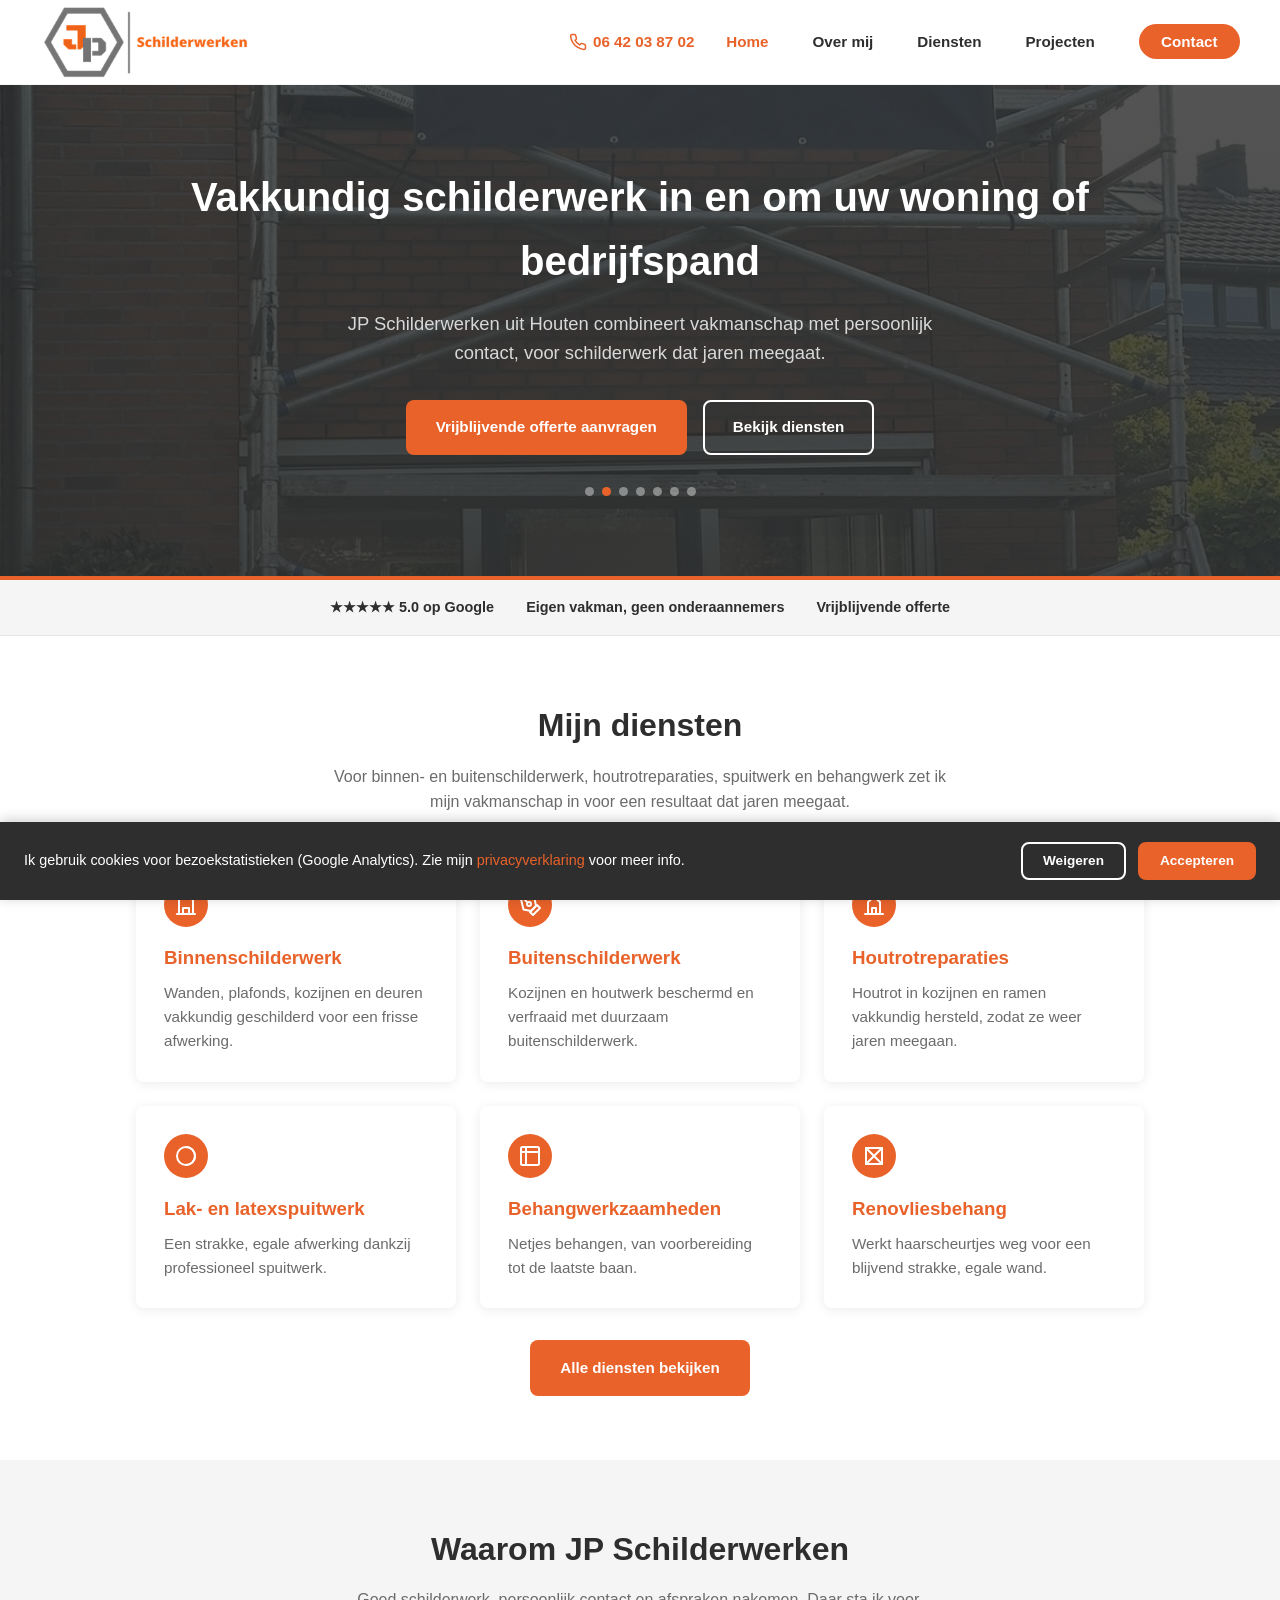
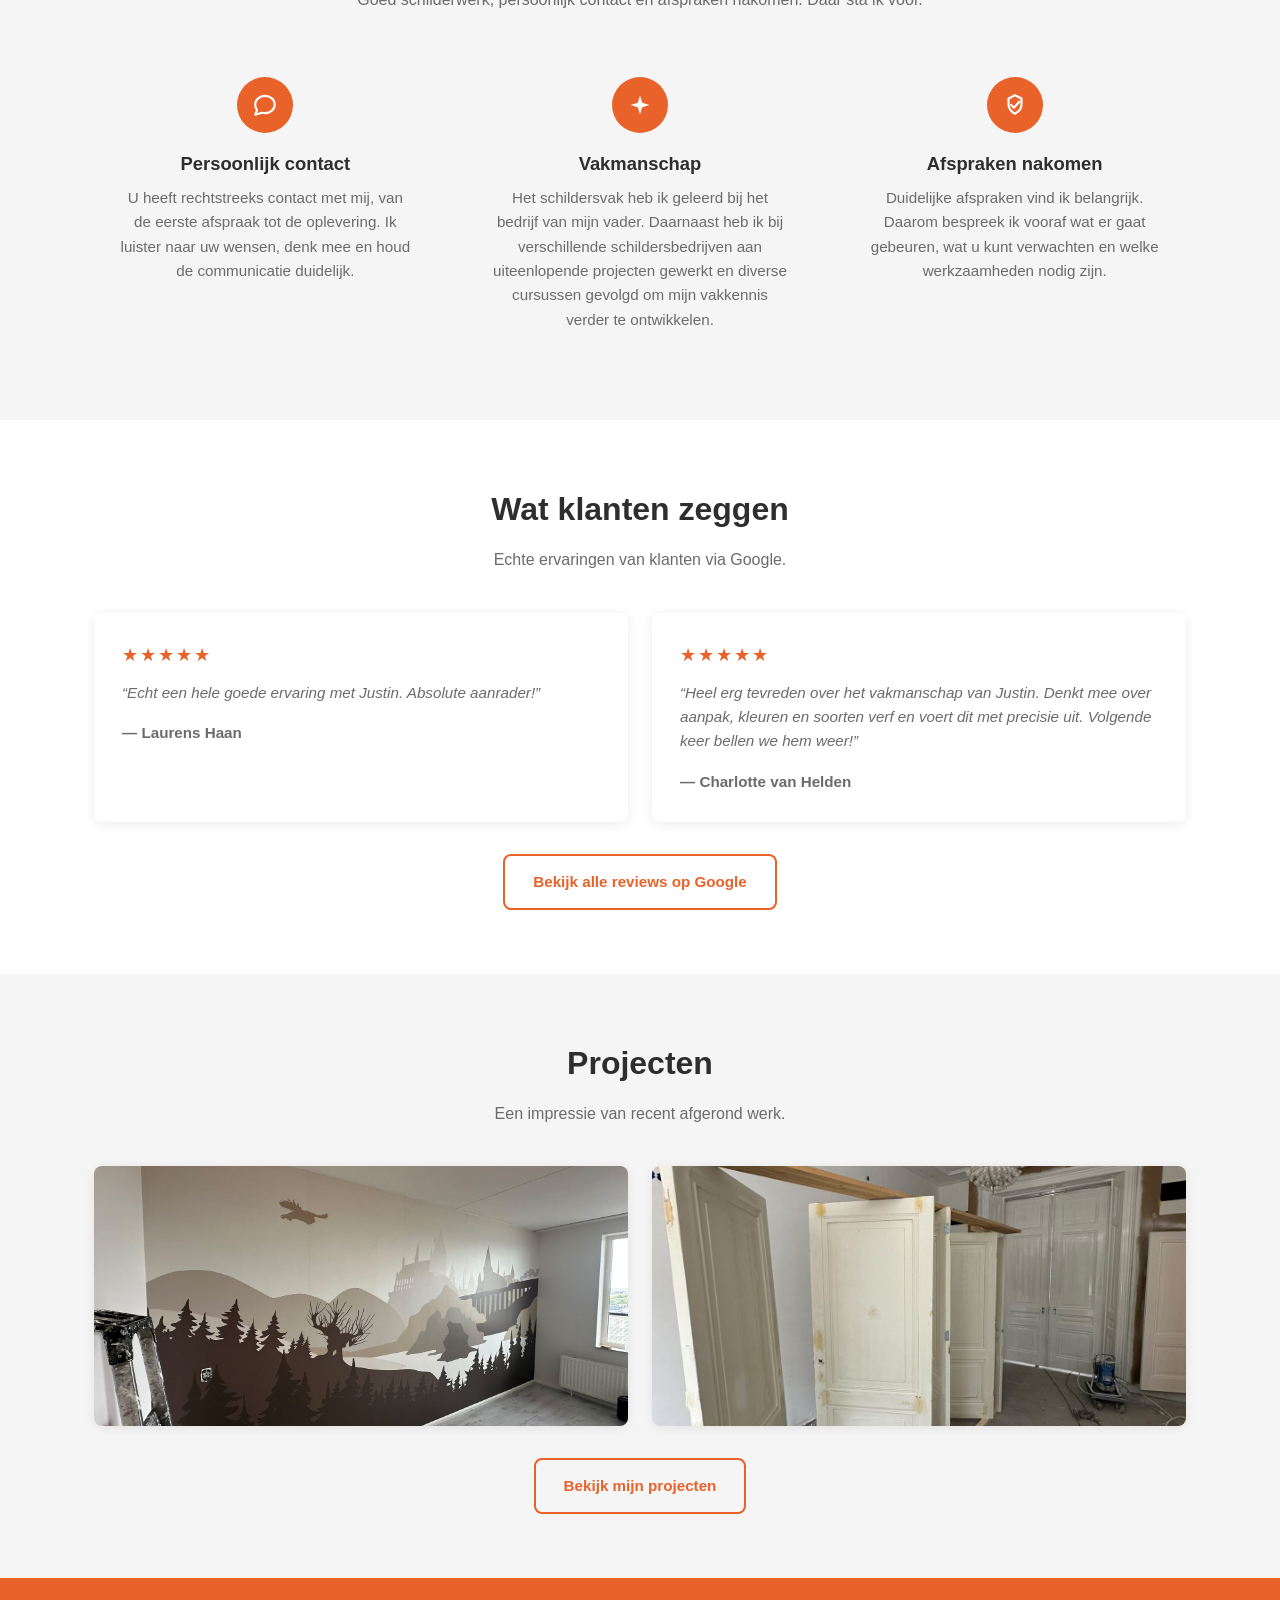
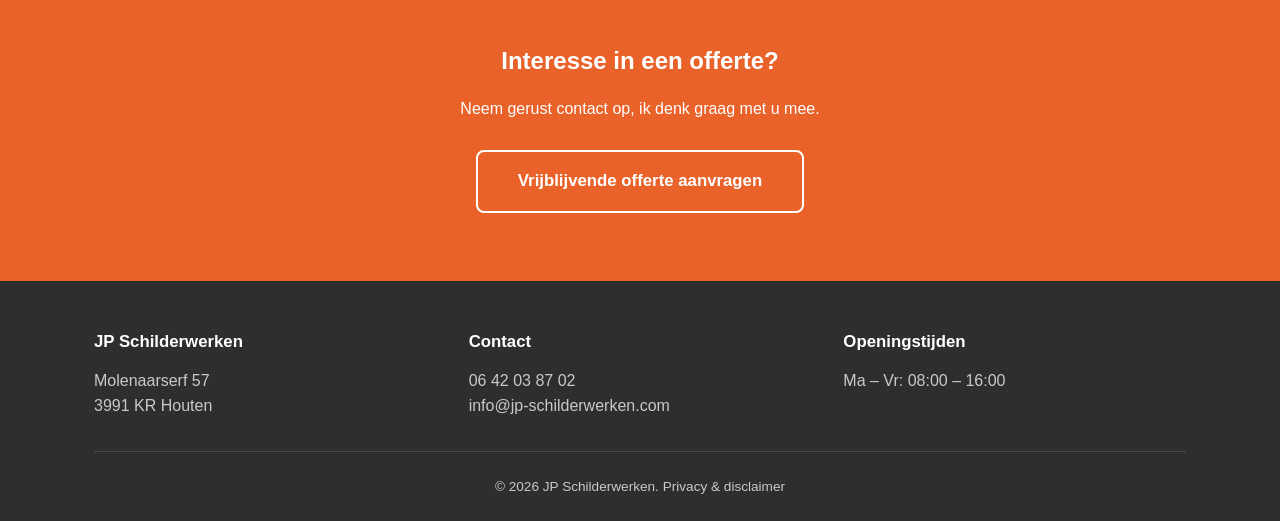
==== commit 8aeaa41b: "Reorder homepage, rebuild diensten page, add renovliesbehang - Homepage: reorder to intro -> dienste" ====
--- a/index.html
+++ b/index.html
@@ -5,7 +5,7 @@
   <meta name="viewport" content="width=device-width, initial-scale=1.0">
   <title>JP Schilderwerken | Schilderwerk in en om uw woning of bedrijfspand</title>
   <meta name="description" content="JP Schilderwerken: binnen- en buitenschilderwerk, houtrotreparaties, lak- en latexspuitwerk en behangwerkzaamheden in de regio Utrecht. Vraag vrijblijvend een offerte aan.">
-  <link rel="stylesheet" href="css/styles.css?v=14">
+  <link rel="stylesheet" href="css/styles.css?v=15">
   <link rel="icon" type="image/png" href="assets/images/favicon.png">
 </head>
 <body>
@@ -35,7 +35,6 @@
       <div class="hero-slide" style="background-image:url('assets/images/werk-buiten-steiger.jpg')"></div>
       <div class="hero-slide" style="background-image:url('assets/images/werk-buiten-voordeur.jpg')"></div>
       <div class="hero-slide" style="background-image:url('assets/images/werk-binnen-deuren.jpg')"></div>
-      <div class="hero-slide" style="background-image:url('assets/images/werk-houtrot.jpg')"></div>
       <div class="hero-slide" style="background-image:url('assets/images/werk-spuitwerk-kast.jpg')"></div>
       <div class="hero-slide" style="background-image:url('assets/images/werk-behang-mural.jpg')"></div>
     </div>
@@ -61,6 +60,72 @@
 
   <section class="section">
     <div class="container">
+      <h2>Mijn diensten</h2>
+      <p class="section-intro">Voor binnen- en buitenschilderwerk, houtrotreparaties, spuitwerk en behangwerk zet ik mijn vakmanschap in voor een resultaat dat jaren meegaat.</p>
+      <div class="card-grid-center">
+        <div class="card card-with-icon">
+          <div class="usp-icon"><svg width="24" height="24" viewBox="0 0 24 24" fill="none" stroke="white" stroke-width="2" stroke-linecap="round" stroke-linejoin="round" aria-hidden="true"><path d="M3 21h18"/><path d="M5 21V7l7-4 7 4v14"/><path d="M9 21v-6h6v6"/></svg></div>
+          <h3>Binnenschilderwerk</h3>
+          <p>Wanden, plafonds, kozijnen en deuren vakkundig geschilderd voor een frisse afwerking.</p>
+        </div>
+        <div class="card card-with-icon">
+          <div class="usp-icon"><svg width="24" height="24" viewBox="0 0 24 24" fill="none" stroke="white" stroke-width="2" stroke-linecap="round" stroke-linejoin="round" aria-hidden="true"><path d="M12 19l7-7 3 3-7 7-3-3z"/><path d="M18 13l-1.5-7.5L2 2l3.5 14.5L13 18l5-5z"/><path d="M2 2l7.586 7.586"/><circle cx="11" cy="11" r="2"/></svg></div>
+          <h3>Buitenschilderwerk</h3>
+          <p>Kozijnen en houtwerk beschermd en verfraaid met duurzaam buitenschilderwerk.</p>
+        </div>
+        <div class="card card-with-icon">
+          <div class="usp-icon"><svg width="24" height="24" viewBox="0 0 24 24" fill="none" stroke="white" stroke-width="2" stroke-linecap="round" stroke-linejoin="round" aria-hidden="true"><path d="M3 21h18"/><path d="M6 21V9l6-5 6 5v12"/><path d="M10 21v-6h4v6"/></svg></div>
+          <h3>Houtrotreparaties</h3>
+          <p>Houtrot in kozijnen en ramen vakkundig hersteld, zodat ze weer jaren meegaan.</p>
+        </div>
+        <div class="card card-with-icon">
+          <div class="usp-icon"><svg width="24" height="24" viewBox="0 0 24 24" fill="none" stroke="white" stroke-width="2" stroke-linecap="round" stroke-linejoin="round" aria-hidden="true"><circle cx="12" cy="12" r="9"/><path d="M12 3a9 9 0 0 1 0 18"/></svg></div>
+          <h3>Lak- en latexspuitwerk</h3>
+          <p>Een strakke, egale afwerking dankzij professioneel spuitwerk.</p>
+        </div>
+        <div class="card card-with-icon">
+          <div class="usp-icon"><svg width="24" height="24" viewBox="0 0 24 24" fill="none" stroke="white" stroke-width="2" stroke-linecap="round" stroke-linejoin="round" aria-hidden="true"><rect x="3" y="3" width="18" height="18" rx="1.5"/><path d="M3 8h18M8 3v18"/></svg></div>
+          <h3>Behangwerkzaamheden</h3>
+          <p>Netjes behangen, van voorbereiding tot de laatste baan.</p>
+        </div>
+        <div class="card card-with-icon">
+          <div class="usp-icon"><svg width="24" height="24" viewBox="0 0 24 24" fill="none" stroke="white" stroke-width="2" stroke-linecap="round" stroke-linejoin="round" aria-hidden="true"><path d="M4 4h16v16H4z"/><path d="M4 4l16 16M20 4L4 20"/></svg></div>
+          <h3>Renovliesbehang</h3>
+          <p>Werkt haarscheurtjes weg voor een blijvend strakke, egale wand.</p>
+        </div>
+      </div>
+      <div style="text-align:center; margin-top:2rem;">
+        <a href="diensten.html" class="btn btn-primary">Alle diensten bekijken</a>
+      </div>
+    </div>
+  </section>
+
+  <section class="section section-alt">
+    <div class="container">
+      <h2>Waarom JP Schilderwerken</h2>
+      <p class="section-intro">Goed schilderwerk, persoonlijk contact en afspraken nakomen. Daar sta ik voor.</p>
+      <div class="usp-grid">
+        <div class="usp-card">
+          <div class="usp-icon"><svg width="26" height="26" viewBox="0 0 24 24" fill="none" stroke="white" stroke-width="2" stroke-linecap="round" stroke-linejoin="round" aria-hidden="true"><path d="M21 11.5c0 4.4-4 8-9 8-1 0-2-.1-2.9-.4L3 21l1.6-4.3A7.9 7.9 0 0 1 3 11.5c0-4.4 4-8 9-8s9 3.6 9 8z"/></svg></div>
+          <h3>Persoonlijk contact</h3>
+          <p>U heeft rechtstreeks contact met mij, van de eerste afspraak tot de oplevering. Ik luister naar uw wensen, denk mee en houd de communicatie duidelijk.</p>
+        </div>
+        <div class="usp-card">
+          <div class="usp-icon"><svg width="24" height="24" viewBox="0 0 24 24" fill="white" aria-hidden="true"><path d="M12 2.5l2.2 7.3 7.3 2.2-7.3 2.2L12 21.5l-2.2-7.3-7.3-2.2 7.3-2.2L12 2.5z"/></svg></div>
+          <h3>Vakmanschap</h3>
+          <p>Het schildersvak heb ik geleerd bij het bedrijf van mijn vader. Daarnaast heb ik bij verschillende schildersbedrijven aan uiteenlopende projecten gewerkt en diverse cursussen gevolgd om mijn vakkennis verder te ontwikkelen.</p>
+        </div>
+        <div class="usp-card">
+          <div class="usp-icon"><svg width="26" height="26" viewBox="0 0 24 24" fill="none" stroke="white" stroke-width="2" stroke-linecap="round" stroke-linejoin="round" aria-hidden="true"><path d="M12 3l6 3v5c0 4.5-3 7.5-6 9-3-1.5-6-4.5-6-9V6l6-3z"/><path d="M8.5 12l2.5 2.5 5-5.5"/></svg></div>
+          <h3>Afspraken nakomen</h3>
+          <p>Duidelijke afspraken vind ik belangrijk. Daarom bespreek ik vooraf wat er gaat gebeuren, wat u kunt verwachten en welke werkzaamheden nodig zijn.</p>
+        </div>
+      </div>
+    </div>
+  </section>
+
+  <section class="section">
+    <div class="container">
       <h2>Wat klanten zeggen</h2>
       <p class="section-intro">Echte ervaringen van klanten via Google.</p>
       <div class="card-grid">
@@ -83,63 +148,23 @@
 
   <section class="section section-alt">
     <div class="container">
-      <h2>Waarom JP Schilderwerken</h2>
-      <p class="section-intro">Goed schilderwerk, persoonlijk contact en afspraken nakomen. Daar sta ik voor.</p>
-      <div class="usp-grid">
-        <div class="usp-card">
-          <div class="usp-icon"><svg width="26" height="26" viewBox="0 0 24 24" fill="none" stroke="white" stroke-width="2" stroke-linecap="round" stroke-linejoin="round" aria-hidden="true"><path d="M21 11.5c0 4.4-4 8-9 8-1 0-2-.1-2.9-.4L3 21l1.6-4.3A7.9 7.9 0 0 1 3 11.5c0-4.4 4-8 9-8s9 3.6 9 8z"/></svg></div>
-          <h3>Persoonlijk contact</h3>
-          <p>U heeft rechtstreeks contact met mij, van de eerste afspraak tot de oplevering. Ik luister naar uw wensen, denk mee en houd de communicatie duidelijk.</p>
-        </div>
-        <div class="usp-card">
-          <div class="usp-icon"><svg width="24" height="24" viewBox="0 0 24 24" fill="white" aria-hidden="true"><path d="M12 2.5l2.2 7.3 7.3 2.2-7.3 2.2L12 21.5l-2.2-7.3-7.3-2.2 7.3-2.2L12 2.5z"/></svg></div>
-          <h3>Vakmanschap</h3>
-          <p>Het schildersvak heb ik geleerd bij het bedrijf van mijn vader. Daarnaast heb ik bij verschillende schildersbedrijven aan uiteenlopende projecten gewerkt en diverse cursussen gevolgd om mijn vakkennis verder te ontwikkelen.</p>
-        </div>
-        <div class="usp-card">
-          <div class="usp-icon"><svg width="26" height="26" viewBox="0 0 24 24" fill="none" stroke="white" stroke-width="2" stroke-linecap="round" stroke-linejoin="round" aria-hidden="true"><path d="M12 3l6 3v5c0 4.5-3 7.5-6 9-3-1.5-6-4.5-6-9V6l6-3z"/><path d="M8.5 12l2.5 2.5 5-5.5"/></svg></div>
-          <h3>Afspraken nakomen</h3>
-          <p>Duidelijke afspraken vind ik belangrijk. Daarom bespreek ik vooraf wat er gaat gebeuren, wat u kunt verwachten en welke werkzaamheden nodig zijn.</p>
-        </div>
-      </div>
-    </div>
-  </section>
-
-  <section class="section">
-    <div class="container">
-      <h2>Mijn diensten</h2>
-      <p class="section-intro">Voor binnen- en buitenschilderwerk, houtrotreparaties, spuitwerk en behangwerk zet ik mijn vakmanschap in voor een resultaat dat jaren meegaat.</p>
-      <div class="card-grid-center">
-        <div class="card card-with-icon">
-          <div class="usp-icon"><svg width="24" height="24" viewBox="0 0 24 24" fill="none" stroke="white" stroke-width="2" stroke-linecap="round" stroke-linejoin="round" aria-hidden="true"><path d="M3 21h18"/><path d="M5 21V7l7-4 7 4v14"/><path d="M9 21v-6h6v6"/></svg></div>
-          <h3>Binnenschilderwerk</h3>
-          <p>Wanden, plafonds, kozijnen en deuren vakkundig geschilderd voor een frisse afwerking.</p>
-        </div>
-        <div class="card card-with-icon">
-          <div class="usp-icon"><svg width="24" height="24" viewBox="0 0 24 24" fill="none" stroke="white" stroke-width="2" stroke-linecap="round" stroke-linejoin="round" aria-hidden="true"><path d="M12 19l7-7 3 3-7 7-3-3z"/><path d="M18 13l-1.5-7.5L2 2l3.5 14.5L13 18l5-5z"/><path d="M2 2l7.586 7.586"/><circle cx="11" cy="11" r="2"/></svg></div>
-          <h3>Buitenschilderwerk</h3>
-          <p>Kozijnen en houtwerk beschermd en verfraaid met duurzaam buitenschilderwerk.</p>
-        </div>
-        <div class="card card-with-icon">
-          <div class="usp-icon"><svg width="24" height="24" viewBox="0 0 24 24" fill="none" stroke="white" stroke-width="2" stroke-linecap="round" stroke-linejoin="round" aria-hidden="true"><path d="M3 21h18"/><path d="M6 21V9l6-5 6 5v12"/><path d="M10 21v-6h4v6"/></svg></div>
-          <h3>Houtrotreparaties</h3>
-          <p>Houtrot in kozijnen en ramen vakkundig hersteld, zodat ze weer jaren meegaan.</p>
-        </div>
-        <div class="card card-with-icon">
-          <div class="usp-icon"><svg width="24" height="24" viewBox="0 0 24 24" fill="none" stroke="white" stroke-width="2" stroke-linecap="round" stroke-linejoin="round" aria-hidden="true"><circle cx="12" cy="12" r="9"/><path d="M12 3a9 9 0 0 1 0 18"/></svg></div>
-          <h3>Lak- en latexspuitwerk</h3>
-          <p>Een strakke, egale afwerking dankzij professioneel spuitwerk.</p>
-        </div>
-        <div class="card card-with-icon">
-          <div class="usp-icon"><svg width="24" height="24" viewBox="0 0 24 24" fill="none" stroke="white" stroke-width="2" stroke-linecap="round" stroke-linejoin="round" aria-hidden="true"><rect x="3" y="3" width="18" height="18" rx="1.5"/><path d="M3 8h18M8 3v18"/></svg></div>
-          <h3>Behangwerkzaamheden</h3>
-          <p>Netjes behangen, van voorbereiding tot de laatste baan.</p>
-        </div>
-      </div>
-      <div style="text-align:center; margin-top:2rem; display:flex; gap:1rem; justify-content:center; flex-wrap:wrap;">
-        <a href="diensten.html" class="btn btn-primary">Alle diensten bekijken</a>
+      <h2>Projecten</h2>
+      <p class="section-intro">Een impressie van recent afgerond werk.</p>
+      <div class="card-grid">
+        <img src="assets/images/werk-behang-mural.jpg" alt="Themabehang kinderkamer" class="work-photo">
+        <img src="assets/images/werk-binnen-deuren.jpg" alt="Geschilderde paneeldeuren" class="work-photo">
+      </div>
+      <div style="text-align:center; margin-top:2rem;">
         <a href="projecten.html" class="btn btn-outline" style="border-color:var(--color-primary); color:var(--color-primary);">Bekijk mijn projecten</a>
       </div>
+    </div>
+  </section>
+
+  <section class="review-cta">
+    <div class="container">
+      <h2>Interesse in een offerte?</h2>
+      <p>Neem gerust contact op, ik denk graag met u mee.</p>
+      <a href="contact.html" class="btn btn-outline">Vrijblijvende offerte aanvragen</a>
     </div>
   </section>
 
@@ -174,6 +199,6 @@
     </div>
   </div>
 
-  <script src="js/main.js?v=14"></script>
+  <script src="js/main.js?v=15"></script>
 </body>
 </html>
--- a/css/styles.css
+++ b/css/styles.css
@@ -351,97 +351,67 @@
   font-size: 0.95rem;
 }
 
-/* Service carousel (Diensten page) */
-.service-carousel {
+/* Diensten page — stacked service sections */
+.service-block-grid {
+  display: grid;
+  grid-template-columns: 1fr 1fr;
+  gap: 3rem;
+  align-items: center;
+}
+
+.service-block-photo {
+  min-height: 320px;
+}
+
+.service-eyebrow {
+  color: var(--color-primary);
+  font-weight: 700;
+  font-size: 0.8rem;
+  letter-spacing: 0.08em;
+  text-transform: uppercase;
+  margin-bottom: 0.5rem;
+}
+
+.service-block-content h2 {
+  text-align: left;
+  margin-bottom: 1rem;
+}
+
+.service-block-content p {
+  color: var(--color-gray);
+  line-height: 1.7;
+  margin-bottom: 1rem;
+}
+
+.service-bullets {
+  list-style: none;
+  padding: 0;
+  margin: 0;
+}
+
+.service-bullets li {
+  color: var(--color-dark);
+  font-weight: 600;
+  font-size: 0.95rem;
+  padding-left: 1.5rem;
   position: relative;
-  max-width: 1100px;
-  margin: 0 auto;
-  display: flex;
-  align-items: center;
-  gap: 1.5rem;
-}
-
-.service-carousel-viewport {
-  position: relative;
-  overflow: hidden;
-  flex: 1;
-  height: 560px;
-  background: var(--color-white);
-  border-radius: var(--radius);
-  box-shadow: var(--shadow);
-}
-
-.service-carousel-panel {
+  margin-bottom: 0.5rem;
+}
+
+.service-bullets li::before {
+  content: "\2713";
   position: absolute;
-  top: 0;
   left: 0;
-  width: 100%;
-  height: 100%;
-  box-sizing: border-box;
-  display: grid;
-  grid-template-columns: 45% 1fr;
-  gap: 2rem;
-  align-items: start;
-  padding: 2rem;
-  overflow: hidden;
-}
-
-.service-carousel-photo {
-  height: 100%;
-  min-height: 0;
-  margin-bottom: 0;
-}
-
-.service-carousel-body {
-  height: 100%;
-  overflow-y: auto;
-}
-
-.service-carousel-icon {
-  width: 48px;
-  height: 48px;
-  border-radius: 50%;
-  background: var(--color-primary);
-  color: var(--color-white);
-  display: flex;
-  align-items: center;
-  justify-content: center;
-  margin-bottom: 1rem;
-}
-
-.service-carousel-body h3 {
-  color: var(--color-primary);
-  margin-bottom: 1rem;
-  font-size: 1.6rem;
-}
-
-.service-carousel-text p {
-  color: var(--color-gray);
-  line-height: 1.8;
-  font-size: 1.05rem;
-  margin-bottom: 1rem;
-}
-
-.service-carousel-text p:last-child {
-  margin-bottom: 0;
-}
-
-.carousel-arrow {
-  flex-shrink: 0;
-  background: var(--color-white);
-  border: 1px solid var(--color-light-gray);
-  border-radius: 50%;
-  width: 48px;
-  height: 48px;
-  font-size: 1.6rem;
-  color: var(--color-primary);
-  cursor: pointer;
-  box-shadow: var(--shadow);
-}
-
-.carousel-arrow:hover {
-  background: var(--color-primary);
-  color: var(--color-white);
+  color: var(--color-primary);
+}
+
+@media (max-width: 800px) {
+  .service-block-grid {
+    grid-template-columns: 1fr;
+  }
+  .service-block-grid .service-block-photo {
+    order: -1;
+  }
 }
 
 .carousel-dots {
@@ -465,29 +435,6 @@
   background: var(--color-primary);
 }
 
-@media (max-width: 700px) {
-  .service-carousel-viewport {
-    height: 720px;
-  }
-  .service-carousel-panel {
-    grid-template-columns: 1fr;
-    padding: 1.25rem;
-    overflow-y: auto;
-  }
-  .service-carousel-photo {
-    height: 200px;
-    min-height: 200px;
-  }
-  .service-carousel {
-    gap: 0.5rem;
-  }
-  .carousel-arrow {
-    width: 36px;
-    height: 36px;
-    font-size: 1.25rem;
-  }
-}
-
 .testimonial-stars {
   color: var(--color-primary);
   font-size: 1.1rem;
@@ -550,6 +497,14 @@
   border: none;
   color: transparent;
   padding: 0;
+}
+
+.work-photo {
+  width: 100%;
+  height: 260px;
+  object-fit: cover;
+  border-radius: var(--radius);
+  box-shadow: var(--shadow);
 }
 
 .hero-slideshow-wrap {
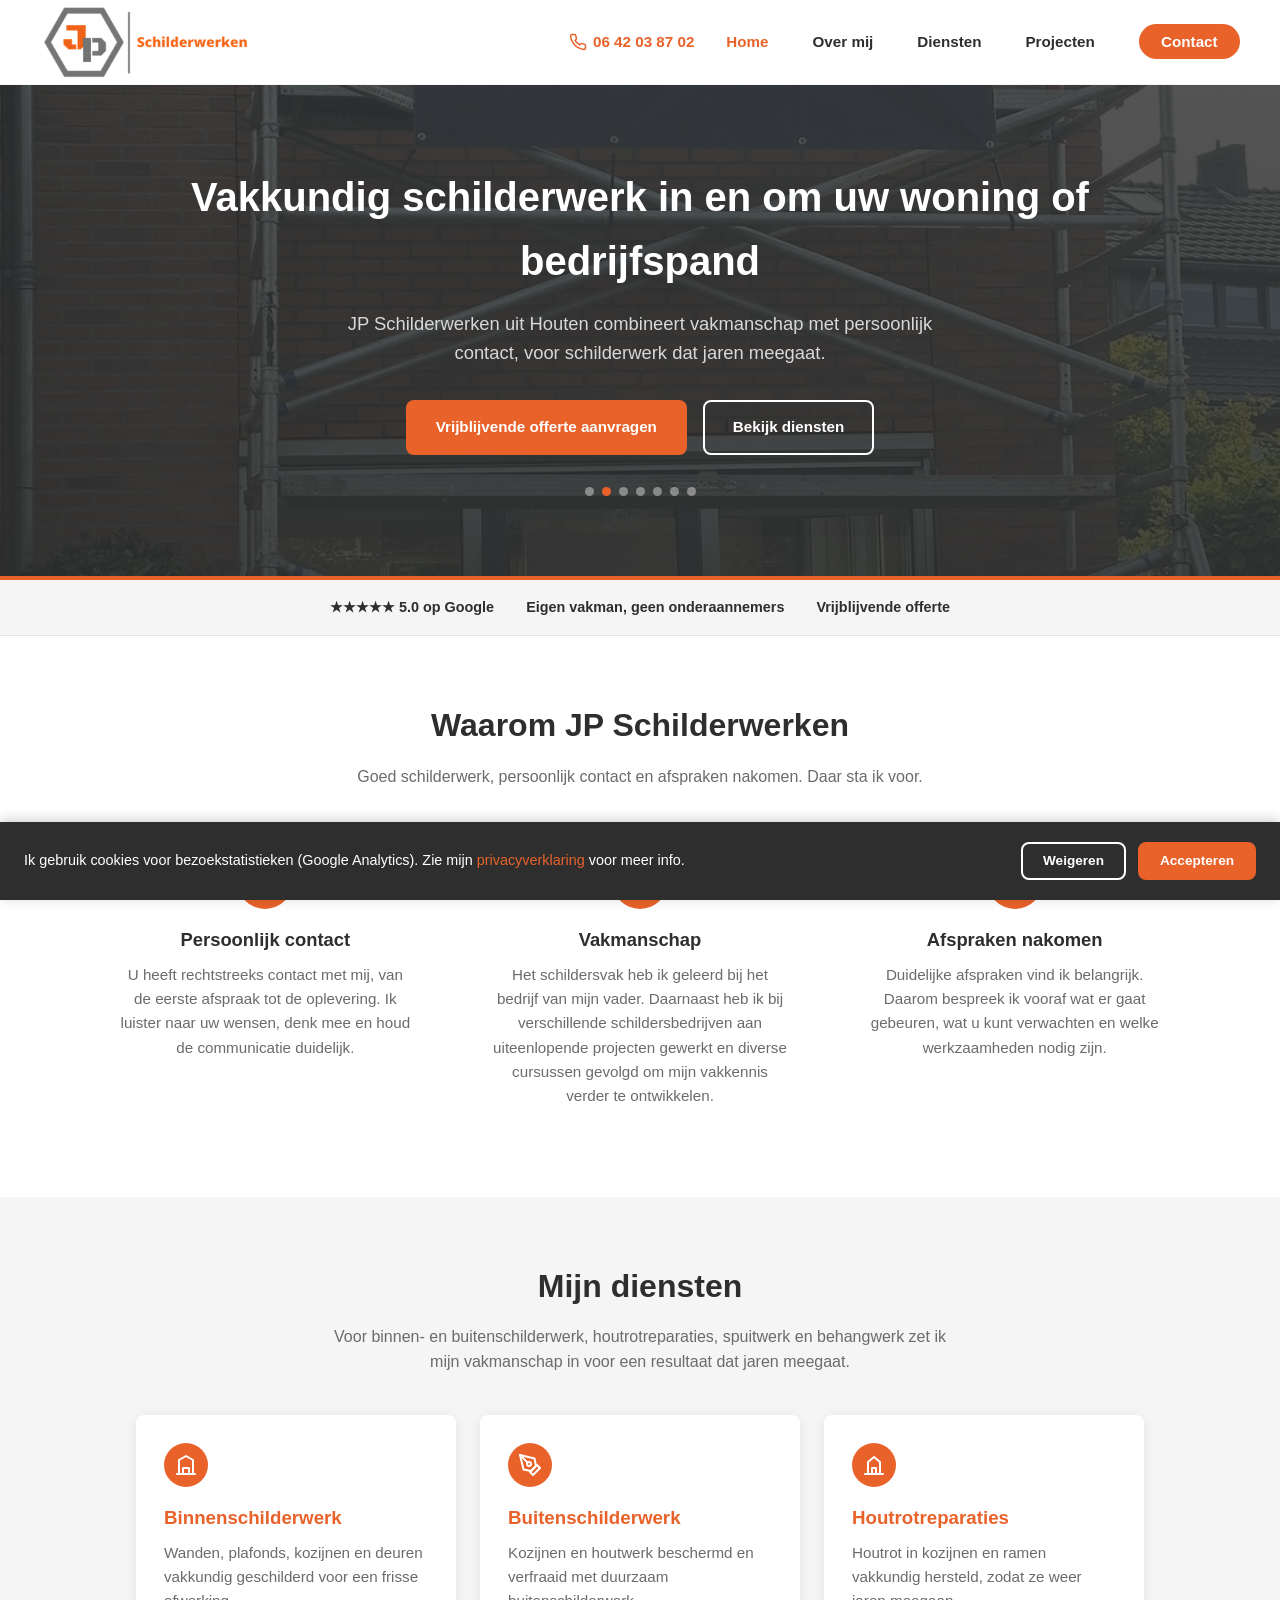
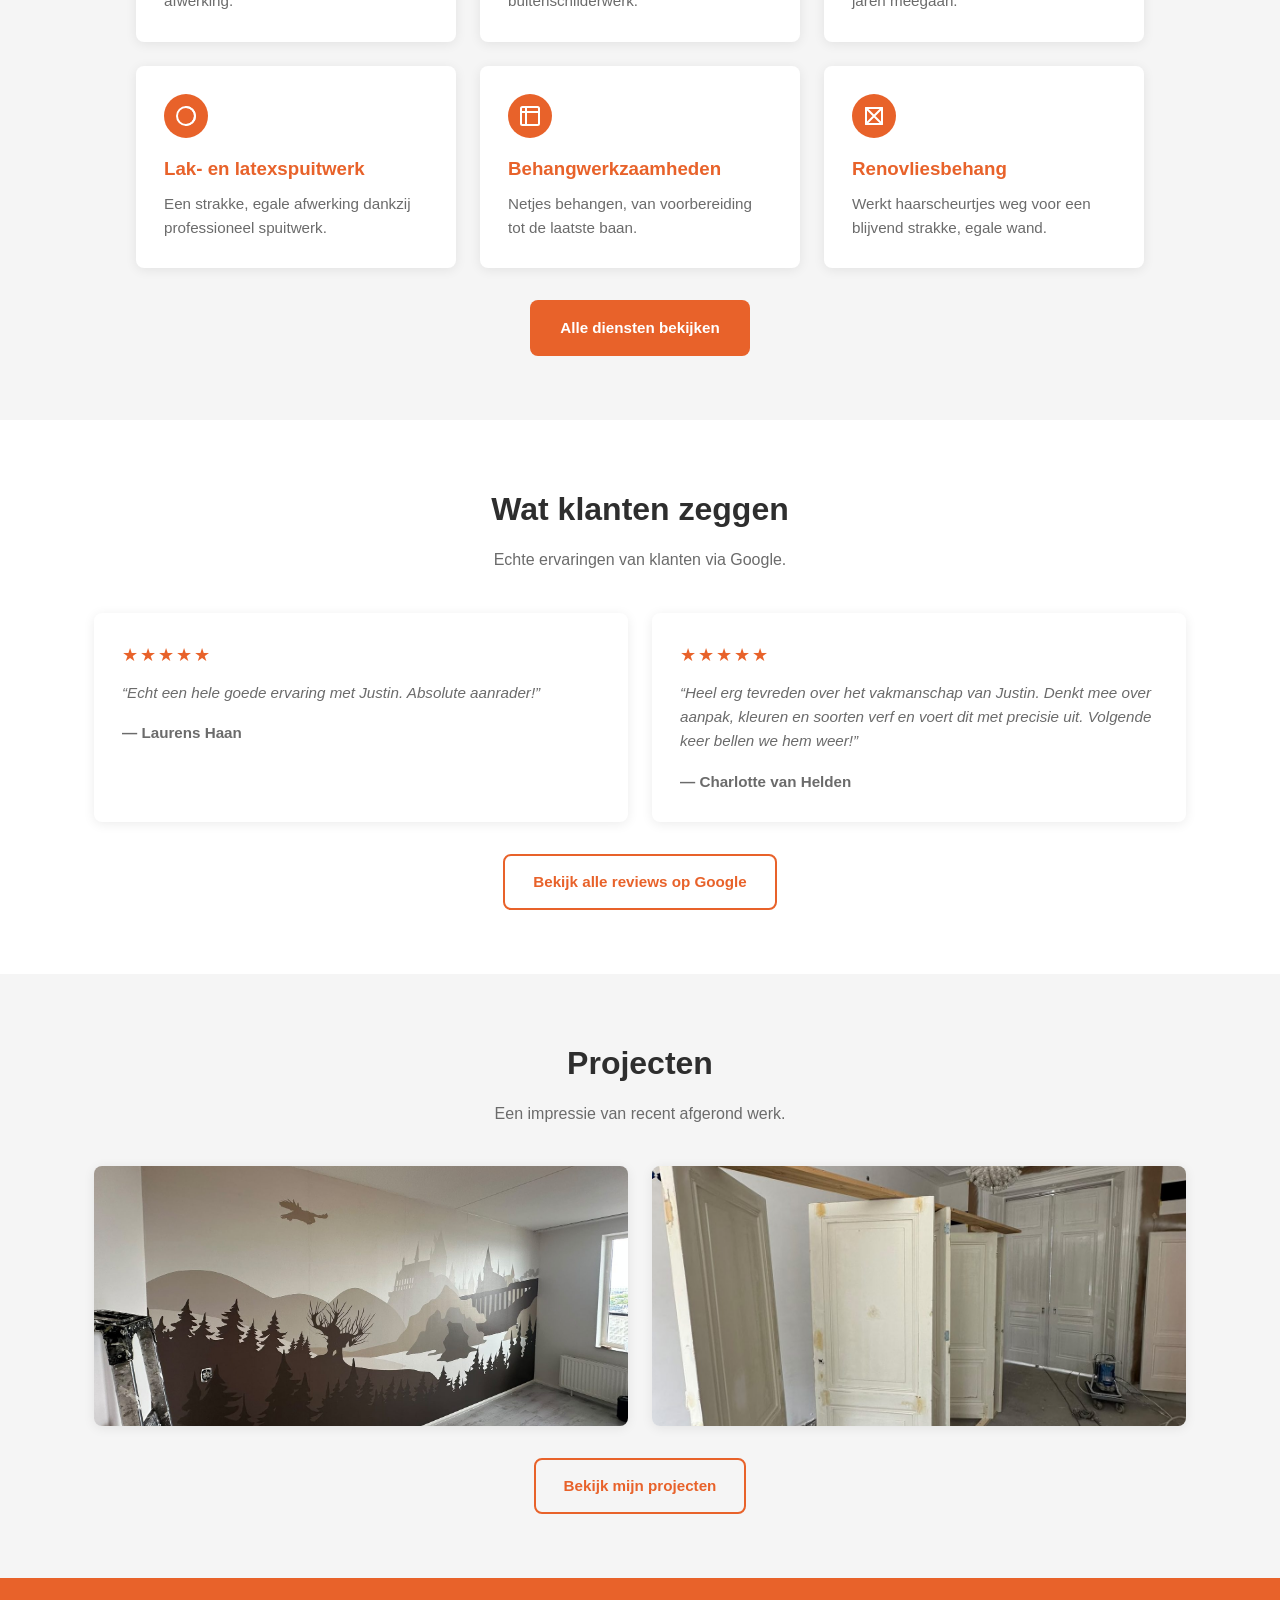
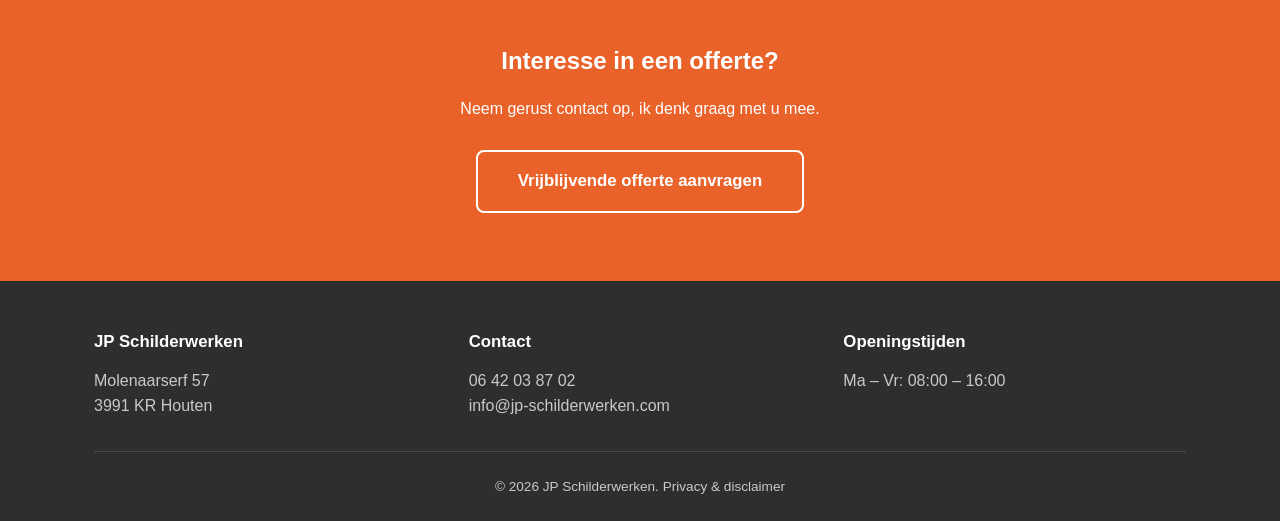
==== commit b3aeb175: "Add spuitwerk/houtrot/renovlies project photos and paneeldeuren video Fixes swapped voor/na labels o" ====
--- a/index.html
+++ b/index.html
@@ -5,7 +5,7 @@
   <meta name="viewport" content="width=device-width, initial-scale=1.0">
   <title>JP Schilderwerken | Schilderwerk in en om uw woning of bedrijfspand</title>
   <meta name="description" content="JP Schilderwerken: binnen- en buitenschilderwerk, houtrotreparaties, lak- en latexspuitwerk en behangwerkzaamheden in de regio Utrecht. Vraag vrijblijvend een offerte aan.">
-  <link rel="stylesheet" href="css/styles.css?v=15">
+  <link rel="stylesheet" href="css/styles.css?v=19">
   <link rel="icon" type="image/png" href="assets/images/favicon.png">
 </head>
 <body>
@@ -60,48 +60,6 @@
 
   <section class="section">
     <div class="container">
-      <h2>Mijn diensten</h2>
-      <p class="section-intro">Voor binnen- en buitenschilderwerk, houtrotreparaties, spuitwerk en behangwerk zet ik mijn vakmanschap in voor een resultaat dat jaren meegaat.</p>
-      <div class="card-grid-center">
-        <div class="card card-with-icon">
-          <div class="usp-icon"><svg width="24" height="24" viewBox="0 0 24 24" fill="none" stroke="white" stroke-width="2" stroke-linecap="round" stroke-linejoin="round" aria-hidden="true"><path d="M3 21h18"/><path d="M5 21V7l7-4 7 4v14"/><path d="M9 21v-6h6v6"/></svg></div>
-          <h3>Binnenschilderwerk</h3>
-          <p>Wanden, plafonds, kozijnen en deuren vakkundig geschilderd voor een frisse afwerking.</p>
-        </div>
-        <div class="card card-with-icon">
-          <div class="usp-icon"><svg width="24" height="24" viewBox="0 0 24 24" fill="none" stroke="white" stroke-width="2" stroke-linecap="round" stroke-linejoin="round" aria-hidden="true"><path d="M12 19l7-7 3 3-7 7-3-3z"/><path d="M18 13l-1.5-7.5L2 2l3.5 14.5L13 18l5-5z"/><path d="M2 2l7.586 7.586"/><circle cx="11" cy="11" r="2"/></svg></div>
-          <h3>Buitenschilderwerk</h3>
-          <p>Kozijnen en houtwerk beschermd en verfraaid met duurzaam buitenschilderwerk.</p>
-        </div>
-        <div class="card card-with-icon">
-          <div class="usp-icon"><svg width="24" height="24" viewBox="0 0 24 24" fill="none" stroke="white" stroke-width="2" stroke-linecap="round" stroke-linejoin="round" aria-hidden="true"><path d="M3 21h18"/><path d="M6 21V9l6-5 6 5v12"/><path d="M10 21v-6h4v6"/></svg></div>
-          <h3>Houtrotreparaties</h3>
-          <p>Houtrot in kozijnen en ramen vakkundig hersteld, zodat ze weer jaren meegaan.</p>
-        </div>
-        <div class="card card-with-icon">
-          <div class="usp-icon"><svg width="24" height="24" viewBox="0 0 24 24" fill="none" stroke="white" stroke-width="2" stroke-linecap="round" stroke-linejoin="round" aria-hidden="true"><circle cx="12" cy="12" r="9"/><path d="M12 3a9 9 0 0 1 0 18"/></svg></div>
-          <h3>Lak- en latexspuitwerk</h3>
-          <p>Een strakke, egale afwerking dankzij professioneel spuitwerk.</p>
-        </div>
-        <div class="card card-with-icon">
-          <div class="usp-icon"><svg width="24" height="24" viewBox="0 0 24 24" fill="none" stroke="white" stroke-width="2" stroke-linecap="round" stroke-linejoin="round" aria-hidden="true"><rect x="3" y="3" width="18" height="18" rx="1.5"/><path d="M3 8h18M8 3v18"/></svg></div>
-          <h3>Behangwerkzaamheden</h3>
-          <p>Netjes behangen, van voorbereiding tot de laatste baan.</p>
-        </div>
-        <div class="card card-with-icon">
-          <div class="usp-icon"><svg width="24" height="24" viewBox="0 0 24 24" fill="none" stroke="white" stroke-width="2" stroke-linecap="round" stroke-linejoin="round" aria-hidden="true"><path d="M4 4h16v16H4z"/><path d="M4 4l16 16M20 4L4 20"/></svg></div>
-          <h3>Renovliesbehang</h3>
-          <p>Werkt haarscheurtjes weg voor een blijvend strakke, egale wand.</p>
-        </div>
-      </div>
-      <div style="text-align:center; margin-top:2rem;">
-        <a href="diensten.html" class="btn btn-primary">Alle diensten bekijken</a>
-      </div>
-    </div>
-  </section>
-
-  <section class="section section-alt">
-    <div class="container">
       <h2>Waarom JP Schilderwerken</h2>
       <p class="section-intro">Goed schilderwerk, persoonlijk contact en afspraken nakomen. Daar sta ik voor.</p>
       <div class="usp-grid">
@@ -124,6 +82,48 @@
     </div>
   </section>
 
+  <section class="section section-alt">
+    <div class="container">
+      <h2>Mijn diensten</h2>
+      <p class="section-intro">Voor binnen- en buitenschilderwerk, houtrotreparaties, spuitwerk en behangwerk zet ik mijn vakmanschap in voor een resultaat dat jaren meegaat.</p>
+      <div class="card-grid-center">
+        <div class="card card-with-icon">
+          <div class="usp-icon"><svg width="24" height="24" viewBox="0 0 24 24" fill="none" stroke="white" stroke-width="2" stroke-linecap="round" stroke-linejoin="round" aria-hidden="true"><path d="M3 21h18"/><path d="M5 21V7l7-4 7 4v14"/><path d="M9 21v-6h6v6"/></svg></div>
+          <h3>Binnenschilderwerk</h3>
+          <p>Wanden, plafonds, kozijnen en deuren vakkundig geschilderd voor een frisse afwerking.</p>
+        </div>
+        <div class="card card-with-icon">
+          <div class="usp-icon"><svg width="24" height="24" viewBox="0 0 24 24" fill="none" stroke="white" stroke-width="2" stroke-linecap="round" stroke-linejoin="round" aria-hidden="true"><path d="M12 19l7-7 3 3-7 7-3-3z"/><path d="M18 13l-1.5-7.5L2 2l3.5 14.5L13 18l5-5z"/><path d="M2 2l7.586 7.586"/><circle cx="11" cy="11" r="2"/></svg></div>
+          <h3>Buitenschilderwerk</h3>
+          <p>Kozijnen en houtwerk beschermd en verfraaid met duurzaam buitenschilderwerk.</p>
+        </div>
+        <div class="card card-with-icon">
+          <div class="usp-icon"><svg width="24" height="24" viewBox="0 0 24 24" fill="none" stroke="white" stroke-width="2" stroke-linecap="round" stroke-linejoin="round" aria-hidden="true"><path d="M3 21h18"/><path d="M6 21V9l6-5 6 5v12"/><path d="M10 21v-6h4v6"/></svg></div>
+          <h3>Houtrotreparaties</h3>
+          <p>Houtrot in kozijnen en ramen vakkundig hersteld, zodat ze weer jaren meegaan.</p>
+        </div>
+        <div class="card card-with-icon">
+          <div class="usp-icon"><svg width="24" height="24" viewBox="0 0 24 24" fill="none" stroke="white" stroke-width="2" stroke-linecap="round" stroke-linejoin="round" aria-hidden="true"><circle cx="12" cy="12" r="9"/><path d="M12 3a9 9 0 0 1 0 18"/></svg></div>
+          <h3>Lak- en latexspuitwerk</h3>
+          <p>Een strakke, egale afwerking dankzij professioneel spuitwerk.</p>
+        </div>
+        <div class="card card-with-icon">
+          <div class="usp-icon"><svg width="24" height="24" viewBox="0 0 24 24" fill="none" stroke="white" stroke-width="2" stroke-linecap="round" stroke-linejoin="round" aria-hidden="true"><rect x="3" y="3" width="18" height="18" rx="1.5"/><path d="M3 8h18M8 3v18"/></svg></div>
+          <h3>Behangwerkzaamheden</h3>
+          <p>Netjes behangen, van voorbereiding tot de laatste baan.</p>
+        </div>
+        <div class="card card-with-icon">
+          <div class="usp-icon"><svg width="24" height="24" viewBox="0 0 24 24" fill="none" stroke="white" stroke-width="2" stroke-linecap="round" stroke-linejoin="round" aria-hidden="true"><path d="M4 4h16v16H4z"/><path d="M4 4l16 16M20 4L4 20"/></svg></div>
+          <h3>Renovliesbehang</h3>
+          <p>Werkt haarscheurtjes weg voor een blijvend strakke, egale wand.</p>
+        </div>
+      </div>
+      <div style="text-align:center; margin-top:2rem;">
+        <a href="diensten.html" class="btn btn-primary">Alle diensten bekijken</a>
+      </div>
+    </div>
+  </section>
+
   <section class="section">
     <div class="container">
       <h2>Wat klanten zeggen</h2>
@@ -199,6 +199,6 @@
     </div>
   </div>
 
-  <script src="js/main.js?v=15"></script>
+  <script src="js/main.js?v=19"></script>
 </body>
 </html>
--- a/css/styles.css
+++ b/css/styles.css
@@ -363,6 +363,47 @@
   min-height: 320px;
 }
 
+.before-after {
+  display: grid;
+  grid-template-columns: 1fr 1fr;
+  gap: 0.75rem;
+  min-height: 320px;
+}
+
+.before-after-item {
+  position: relative;
+  border-radius: var(--radius);
+  overflow: hidden;
+  box-shadow: var(--shadow);
+}
+
+.before-after-item img {
+  width: 100%;
+  height: 100%;
+  object-fit: cover;
+  display: block;
+}
+
+.before-after-label {
+  position: absolute;
+  bottom: 0.6rem;
+  left: 0.6rem;
+  background: rgba(0, 0, 0, 0.65);
+  color: #fff;
+  font-size: 0.75rem;
+  font-weight: 700;
+  letter-spacing: 0.04em;
+  text-transform: uppercase;
+  padding: 0.2rem 0.6rem;
+  border-radius: 999px;
+}
+
+@media (max-width: 500px) {
+  .before-after {
+    grid-template-columns: 1fr;
+  }
+}
+
 .service-eyebrow {
   color: var(--color-primary);
   font-weight: 700;
@@ -590,6 +631,87 @@
   background-size: cover;
   background-position: center;
   background-color: var(--color-light-gray);
+}
+
+.project-card-photo-video {
+  position: relative;
+  display: block;
+  width: 100%;
+  border: none;
+  padding: 0;
+  cursor: pointer;
+}
+
+.project-card-photo-video .play-button {
+  position: absolute;
+  top: 50%;
+  left: 50%;
+  transform: translate(-50%, -50%);
+  width: 56px;
+  height: 56px;
+  border-radius: 50%;
+  background: rgba(0, 0, 0, 0.55);
+  color: #fff;
+  display: flex;
+  align-items: center;
+  justify-content: center;
+  transition: background 0.15s ease, transform 0.15s ease;
+}
+
+.project-card-photo-video .play-button svg {
+  margin-left: 3px;
+}
+
+.project-card-photo-video:hover .play-button {
+  background: var(--color-primary);
+  transform: translate(-50%, -50%) scale(1.08);
+}
+
+.video-modal {
+  position: fixed;
+  inset: 0;
+  z-index: 1000;
+  display: flex;
+  align-items: center;
+  justify-content: center;
+}
+
+.video-modal.hidden {
+  display: none;
+}
+
+.video-modal-backdrop {
+  position: absolute;
+  inset: 0;
+  background: rgba(0, 0, 0, 0.85);
+}
+
+.video-modal-content {
+  position: relative;
+  z-index: 1;
+  width: min(90vw, 480px);
+  max-height: 90vh;
+}
+
+.video-modal-content video {
+  display: block;
+  width: 100%;
+  max-height: 90vh;
+  border-radius: var(--radius);
+  background: #000;
+}
+
+.video-modal-close {
+  position: absolute;
+  top: -2.5rem;
+  right: 0;
+  border: none;
+  background: none;
+  color: #fff;
+  font-size: 2rem;
+  line-height: 1;
+  cursor: pointer;
+  padding: 0.25rem 0.5rem;
 }
 
 .project-card-body {
